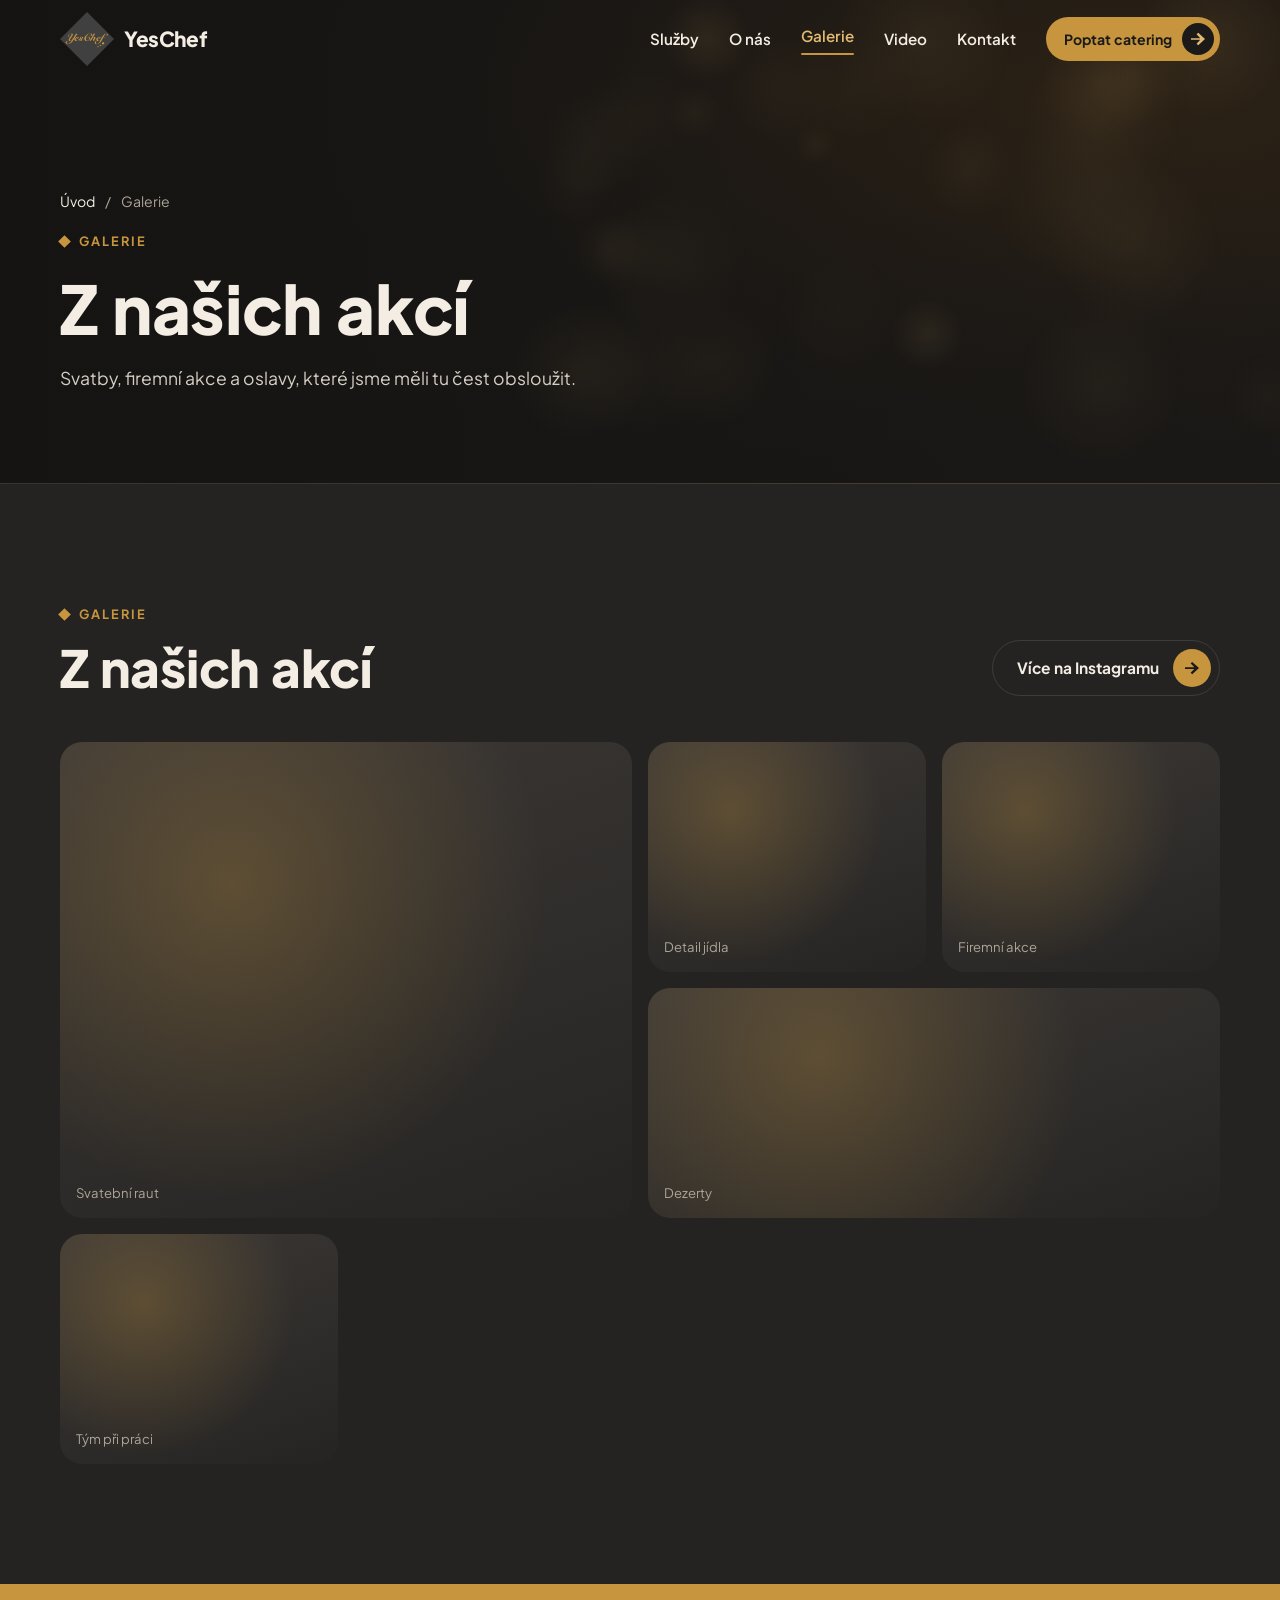
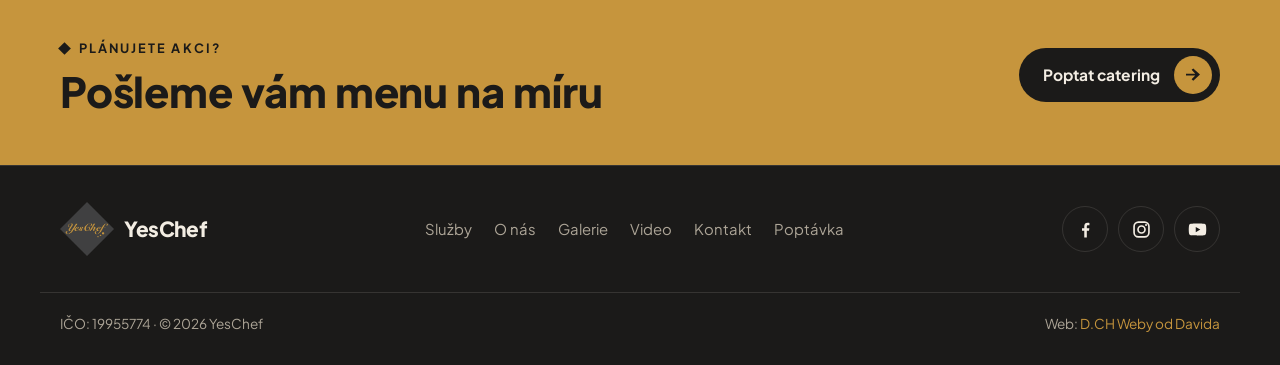
==== galerie.html @ bbd15ab7 "Add files via upload" ====
<!DOCTYPE html>
<html lang="cs">
<head>
<meta charset="UTF-8">
<meta name="viewport" content="width=device-width, initial-scale=1, viewport-fit=cover">
<title>Galerie – YesChef</title>
<meta name="description" content="Fotky z akcí cateringu YesChef.">
<link rel="icon" type="image/png" href="img/favicon.png">
<link rel="preconnect" href="https://fonts.googleapis.com">
<link rel="preconnect" href="https://fonts.gstatic.com" crossorigin>
<link rel="stylesheet" href="https://fonts.googleapis.com/css2?family=Plus+Jakarta+Sans:wght@400;500;600;700;800&family=Cormorant+Garamond:ital,wght@1,600&display=swap">
<link rel="stylesheet" href="style.css">
</head>
<body>
<header class="top" id="top">
  <div class="top-in">
    <a href="./" class="brand" aria-label="YesChef – úvod">
      <img src="img/logo.png" alt="YesChef logo" width="54" height="54">
      <span>YesChef</span>
    </a>
    <nav class="nav" id="nav">
      <a href="sluzby.html">Služby</a>
      <a href="o-nas.html">O&nbsp;nás</a>
      <a href="galerie.html" class="active" aria-current="page">Galerie</a>
      <a href="video.html">Video</a>
      <a href="kontakt.html">Kontakt</a>
      <a href="poptavka.html" class="pill pill-sm nav-cta">Poptat catering <i class="arrow"></i></a>
    </nav>
    <button class="burger" id="burger" aria-label="Otevřít menu" aria-expanded="false" aria-controls="nav">
      <span></span><span></span><span></span>
    </button>
  </div>
</header>

<main>

  <!-- ZÁHLAVÍ STRÁNKY -->
  <section class="page-hero">
    <canvas class="hero-glow" id="glow" aria-hidden="true"></canvas>
    <div class="hero-shade"></div>
    <div class="wrap page-hero-in">
      <nav class="crumbs" aria-label="Drobečková navigace"><a href="./">Úvod</a><span>/</span><span>Galerie</span></nav>
      <p class="kicker">Galerie</p>
      <h1>Z&nbsp;našich akcí</h1>
      <p class="page-lead">Svatby, firemní akce a&nbsp;oslavy, které jsme měli tu čest obsloužit.</p>
    </div>
  </section>
  <!-- GALERIE -->
  <section class="section section-dark" id="galerie">
    <div class="wrap">
      <div class="head-row">
        <div class="head">
          <p class="kicker">Galerie</p>
          <h2>Z&nbsp;našich akcí</h2>
        </div>
        <a href="https://www.instagram.com/yeschef_czech/" target="_blank" rel="noopener" class="pill pill-ghost">Více na Instagramu <i class="arrow"></i></a>
      </div>
      <div class="gallery">
        <div class="ph g1" style="--img:url('img/galerie-1.jpg')"><span>Svatební raut</span></div>
        <div class="ph g2" style="--img:url('img/galerie-2.jpg')"><span>Detail jídla</span></div>
        <div class="ph g3" style="--img:url('img/galerie-3.jpg')"><span>Firemní akce</span></div>
        <div class="ph g4" style="--img:url('img/galerie-4.jpg')"><span>Dezerty</span></div>
        <div class="ph g5" style="--img:url('img/galerie-5.jpg')"><span>Tým při práci</span></div>
      </div>
    </div>
  </section>

  <!-- VÝZVA K POPTÁVCE -->
  <section class="cta-strip">
    <div class="wrap cta-strip-in">
      <div>
        <p class="kicker">Plánujete akci?</p>
        <h2>Pošleme vám menu na míru</h2>
      </div>
      <a href="poptavka.html" class="pill">Poptat catering <i class="arrow"></i></a>
    </div>
  </section>

</main>

<footer class="foot">
  <div class="wrap foot-in">
    <a href="./" class="brand"><img src="img/logo.png" alt="YesChef" width="54" height="54"><span>YesChef</span></a>
    <nav class="foot-pages" aria-label="Stránky">
      <a href="sluzby.html">Služby</a>
      <a href="o-nas.html">O&nbsp;nás</a>
      <a href="galerie.html">Galerie</a>
      <a href="video.html">Video</a>
      <a href="kontakt.html">Kontakt</a>
      <a href="poptavka.html">Poptávka</a>
    </nav>
    <nav class="foot-links" aria-label="Sociální sítě">
      <a href="https://www.facebook.com/YesChef.Czech/" target="_blank" rel="noopener" class="social" aria-label="Facebook" title="Facebook"><svg viewBox="0 0 24 24" aria-hidden="true"><path fill="currentColor" d="M13.5 21v-7.5h2.5l.4-3h-2.9V8.7c0-.9.3-1.5 1.5-1.5h1.5V4.5c-.3 0-1.2-.1-2.2-.1-2.2 0-3.7 1.3-3.7 3.8v2.3H8v3h2.6V21h2.9z"/></svg></a>
      <a href="https://www.instagram.com/yeschef_czech/" target="_blank" rel="noopener" class="social" aria-label="Instagram" title="Instagram"><svg viewBox="0 0 24 24" aria-hidden="true"><rect x="3.5" y="3.5" width="17" height="17" rx="5" fill="none" stroke="currentColor" stroke-width="1.9"/><circle cx="12" cy="12" r="4" fill="none" stroke="currentColor" stroke-width="1.9"/><circle cx="17.2" cy="6.8" r="1.2" fill="currentColor"/></svg></a>
      <a href="https://www.youtube.com/@yeschefczech7193" target="_blank" rel="noopener" class="social" aria-label="YouTube" title="YouTube"><svg viewBox="0 0 24 24" aria-hidden="true"><path fill="currentColor" d="M21.6 7.2c-.2-.9-.9-1.6-1.8-1.8C18.2 5 12 5 12 5s-6.2 0-7.8.4c-.9.2-1.6.9-1.8 1.8C2 8.8 2 12 2 12s0 3.2.4 4.8c.2.9.9 1.6 1.8 1.8 1.6.4 7.8.4 7.8.4s6.2 0 7.8-.4c.9-.2 1.6-.9 1.8-1.8.4-1.6.4-4.8.4-4.8s0-3.2-.4-4.8zM10 15V9l5.2 3L10 15z"/></svg></a>
    </nav>
  </div>
  <div class="wrap foot-bottom">
    <p>IČO: 19955774 · © <span id="year">2026</span> YesChef</p>
    <p>Web: <a href="https://dchweby.cz" target="_blank" rel="noopener">D.CH Weby od Davida</a></p>
  </div>
</footer>

<script src="script.js"></script>
</body>
</html>
---- style.css ----
/* YesChef – prémiový catering. Barvy z loga: grafit a zlatá.
   Layout: hero přes celou šířku s fotkou, střídání tmavých pásů,
   zaoblená zlatá tlačítka se šipkou. Jeden tmavý vzhled. */
:root {
  --night: #1B1A19;      /* nejtmavší pozadí */
  --char: #242322;       /* sekce */
  --slate: #404041;      /* šedá z loga */
  --gold: #C6953D;       /* zlatá z loga */
  --gold-hi: #E2B970;
  --cream: #F3EDE3;      /* text */
  --muted: #ADA597;
  --line: rgba(243, 237, 227, .12);
  --font: "Plus Jakarta Sans", "Segoe UI", Roboto, Arial, sans-serif;
  --script: "Cormorant Garamond", Georgia, serif;
  --r: 22px;
  color-scheme: dark;
}

* { box-sizing: border-box; }
html { scroll-behavior: smooth; scroll-padding-top: 80px; }
body {
  margin: 0; background: var(--night); color: var(--cream);
  font-family: var(--font); font-size: 1rem; line-height: 1.65;
}
body::before {
  content: ""; position: fixed; inset: 0 0 auto;
  height: env(safe-area-inset-top, 0px); z-index: 60; background: var(--night);
}
img { max-width: 100%; display: block; }
a { color: inherit; }
h1, h2, h3 { margin: 0; line-height: 1.12; text-wrap: balance; font-weight: 800; letter-spacing: -.005em; }
h1 { font-size: clamp(2.6rem, 6.4vw, 5rem); }
h2 { font-size: clamp(2rem, 4.2vw, 3.2rem); }
h3 { font-size: 1.3rem; font-weight: 700; letter-spacing: -.01em; }
p { margin: 0; }

.wrap {
  max-width: 1200px; margin: 0 auto;
  padding-left: max(20px, env(safe-area-inset-left, 0px));
  padding-right: max(20px, env(safe-area-inset-right, 0px));
}
.script { font-family: var(--script); font-style: italic; font-weight: 600; color: var(--gold-hi); font-size: 1.15em; letter-spacing: 0; }
.kicker {
  display: inline-flex; align-items: center; gap: 10px;
  font-size: .8rem; font-weight: 700; letter-spacing: .16em; text-transform: uppercase; color: var(--gold);
}
.kicker::before { content: ""; width: 9px; height: 9px; background: var(--gold); transform: rotate(45deg); }

/* Tlačítka */
.pill {
  display: inline-flex; align-items: center; gap: 14px;
  padding: 8px 8px 8px 24px; border-radius: 999px; border: 0;
  background: var(--gold); color: var(--night);
  font: 700 .97rem/1 var(--font); text-decoration: none; cursor: pointer;
  transition: background .25s, transform .25s;
}
.pill .arrow {
  width: 38px; height: 38px; border-radius: 50%; background: var(--night);
  display: grid; place-items: center; flex: none; transition: transform .3s;
}
.pill .arrow::after {
  content: ""; width: 14px; height: 14px;
  background: var(--gold-hi);
  clip-path: polygon(0 44%, 66% 44%, 40% 16%, 52% 6%, 100% 50%, 52% 94%, 40% 84%, 66% 56%, 0 56%);
}
.pill:hover { background: var(--gold-hi); }
.pill:hover .arrow { transform: rotate(-45deg); }
.pill-sm { padding: 6px 6px 6px 18px; font-size: .88rem; gap: 10px; }
.pill-sm .arrow { width: 32px; height: 32px; }
.pill-ghost { background: transparent; color: var(--cream); border: 1px solid var(--line); }
.pill-ghost .arrow { background: var(--gold); }
.pill-ghost .arrow::after { background: var(--night); }
.pill-ghost:hover { background: rgba(243,237,227,.06); }
:focus-visible { outline: 2px solid var(--gold-hi); outline-offset: 3px; }

/* Hlavička */
.top {
  position: fixed; top: env(safe-area-inset-top, 0px); left: 0; right: 0; z-index: 50;
  border-bottom: 1px solid transparent;
  transition: background .3s, border-color .3s;
}
.top.scrolled { background: rgba(27, 26, 25, .9); backdrop-filter: blur(10px); border-color: var(--line); }
.top-in {
  max-width: 1200px; margin: 0 auto; padding-block: 12px;
  padding-left: max(20px, env(safe-area-inset-left, 0px));
  padding-right: max(20px, env(safe-area-inset-right, 0px));
  display: flex; align-items: center; justify-content: space-between; gap: 20px;
}
.brand { display: flex; align-items: center; gap: 10px; text-decoration: none; font-weight: 800; font-size: 1.3rem; letter-spacing: -.02em; }
.brand img { width: 54px; height: 54px; }
.nav { display: flex; align-items: center; gap: 30px; }
.nav a:not(.pill) { text-decoration: none; font-weight: 600; font-size: .95rem; transition: color .2s; }
.nav a:not(.pill):hover { color: var(--gold-hi); }
.burger { display: none; background: none; border: 0; padding: 8px; cursor: pointer; }
.burger span { display: block; width: 26px; height: 2px; background: var(--cream); margin: 6px 0; transition: transform .25s, opacity .25s; }

/* Hero */
.hero {
  position: relative; overflow: hidden; isolation: isolate;
  padding-block: clamp(130px, 18vh, 190px) 70px;
  background: radial-gradient(120% 90% at 85% 40%, #3a2a17 0%, #201c18 45%, var(--night) 75%);
}
.hero-glow { position: absolute; inset: 0; width: 100%; height: 100%; z-index: -3; }
.hero-photo {
  position: absolute; inset: 0; z-index: -2;
  background: url("img/hero.jpg") center / cover no-repeat;
}
.hero-shade {
  position: absolute; inset: 0; z-index: -1;
  background:
    linear-gradient(90deg, rgba(20,19,18,.94) 0%, rgba(20,19,18,.75) 42%, rgba(20,19,18,.15) 100%),
    linear-gradient(0deg, var(--night) 0%, transparent 30%);
}
.hero-grid { display: grid; grid-template-columns: 1.15fr .85fr; gap: 40px; align-items: center; }
.hero-in { display: grid; gap: 26px; justify-items: start; min-width: 0; }

/* Animovaná ilustrace v úvodu */
.hero-art { position: relative; width: 100%; max-width: 520px; justify-self: end; }
.art { width: 100%; height: auto; display: block; overflow: visible; }
.art-ring { transform-box: view-box; transform-origin: 250px 250px; animation: spin 40s linear infinite; }
.cloche { transform-box: fill-box; transform-origin: 100% 100%; animation: lift 6s ease-in-out infinite; }
.steam path { stroke-dasharray: 140; opacity: 0; animation: steam 6s ease-in-out infinite; }
.steam .s2 { animation-delay: .25s; }
.steam .s3 { animation-delay: .5s; }
.sparks path { transform-box: fill-box; transform-origin: center; animation: twinkle 3s ease-in-out infinite; }
.sparks .k2 { animation-delay: .8s; }
.sparks .k3 { animation-delay: 1.6s; }
.sparks .k4 { animation-delay: 2.2s; }
.art-logo {
  position: absolute; width: 22%; left: 4%; bottom: 6%;
  filter: drop-shadow(0 10px 24px rgba(0,0,0,.5));
  animation: float 5s ease-in-out infinite;
}
@keyframes spin { to { transform: rotate(360deg); } }
@keyframes lift {
  0%, 12%   { transform: translate(0, 0) rotate(0); }
  28%, 70%  { transform: translate(18px, -96px) rotate(14deg); }
  86%, 100% { transform: translate(0, 0) rotate(0); }
}
@keyframes steam {
  0%, 22%  { opacity: 0; transform: translateY(14px); stroke-dashoffset: 140; }
  40%      { opacity: .75; stroke-dashoffset: 0; }
  68%      { opacity: .5; transform: translateY(-34px); stroke-dashoffset: 0; }
  80%, 100%{ opacity: 0; transform: translateY(-50px); stroke-dashoffset: 0; }
}
@keyframes twinkle { 0%, 100% { transform: scale(.5); opacity: .3; } 50% { transform: scale(1.15); opacity: 1; } }
@keyframes float { 0%, 100% { transform: translateY(0); } 50% { transform: translateY(-10px); } }
.hero-in h1 { max-width: 13em; }
.tag {
  display: inline-flex; align-items: center; gap: 8px;
  padding: 7px 14px 7px 8px; border-radius: 999px;
  background: rgba(243,237,227,.08); border: 1px solid var(--line);
  font-size: .82rem; font-weight: 600;
}
.tag img { width: 18px; height: 18px; }
.hero-lead { font-size: 1.12rem; color: #D6CFC3; max-width: 34em; }
.hero-actions { display: flex; flex-wrap: wrap; align-items: center; gap: 28px; margin-top: 8px; }
.link-play { display: inline-flex; align-items: center; gap: 12px; font-weight: 600; text-decoration: none; }
.link-play .play {
  width: 46px; height: 46px; border-radius: 50%; border: 1px solid rgba(243,237,227,.35);
  display: grid; place-items: center; transition: border-color .2s;
}
.link-play .play::after { content: ""; width: 12px; height: 12px; background: var(--cream); clip-path: polygon(15% 0, 100% 50%, 15% 100%); margin-left: 3px; }
.link-play:hover .play { border-color: var(--gold); }

.stats {
  list-style: none; margin: 46px 0 0; padding: 30px 0 0;
  border-top: 1px solid var(--line);
  display: grid; grid-template-columns: repeat(3, auto); justify-content: start;
  width: 100%;
}
.stats li { display: flex; align-items: center; gap: 12px; padding-right: 26px; min-width: 0; }
.stats strong { white-space: nowrap; }
.stats li + li { padding-left: 26px; border-left: 1px solid var(--line); }
.stats svg { width: 34px; height: 34px; fill: none; stroke: var(--gold); stroke-width: 1.6; stroke-linecap: round; stroke-linejoin: round; flex: none; }
.stats strong { display: block; font-size: 1.2rem; font-weight: 800; line-height: 1.2; }
.stats span { font-size: .85rem; color: var(--muted); }

/* Místa pro fotky: když fotka chybí, je vidět popisek */
.ph, .card-img, .cta-photo {
  position: relative; overflow: hidden;
  background:
    radial-gradient(circle at 30% 30%, rgba(198,149,61,.28), transparent 60%),
    linear-gradient(160deg, #3b3836, #262422);
}
.ph::after, .card-img::after, .cta-photo::after {
  content: ""; position: absolute; inset: 0;
  background: var(--img, none) center / cover no-repeat;
  transition: transform .6s ease;
}
.ph span {
  position: absolute; inset: auto 16px 14px 16px;
  font-size: .82rem; color: var(--muted);
}

/* Sekce */
.section { padding-block: clamp(70px, 10vw, 120px); background: var(--night); }
.section-dark { background: var(--char); }
.head { display: grid; gap: 14px; justify-items: start; max-width: 620px; }
.head-center { justify-items: center; text-align: center; margin: 0 auto 44px; }
.head-row { display: flex; flex-wrap: wrap; align-items: end; justify-content: space-between; gap: 24px; margin-bottom: 46px; }
.head-note { color: var(--muted); max-width: 26em; }

/* Karty služeb */
.cards { display: grid; grid-template-columns: repeat(4, 1fr); gap: 20px; }
.card {
  text-decoration: none; border-radius: var(--r); overflow: hidden;
  background: var(--char); border: 1px solid var(--line);
  display: flex; flex-direction: column;
  transition: transform .35s, border-color .35s;
}
.card-img { aspect-ratio: 4 / 3.4; }
.card-body { padding: 22px 22px 24px; display: grid; gap: 8px; }
.card-body p { color: var(--muted); font-size: .93rem; }
.card-more { display: inline-flex; align-items: center; gap: 10px; margin-top: 8px; font-weight: 700; font-size: .9rem; color: var(--gold-hi); }
.card-more .arrow { width: 28px; height: 28px; border-radius: 50%; background: var(--gold); display: grid; place-items: center; transition: transform .3s; }
.card-more .arrow::after { content: ""; width: 11px; height: 11px; background: var(--night); clip-path: polygon(0 44%, 66% 44%, 40% 16%, 52% 6%, 100% 50%, 52% 94%, 40% 84%, 66% 56%, 0 56%); }
.card:hover { transform: translateY(-6px); border-color: rgba(198,149,61,.5); }
.card:hover .card-img::after { transform: scale(1.06); }
.card:hover .card-more .arrow { transform: rotate(-45deg); }

/* Menu */
.tabs { display: flex; flex-wrap: wrap; justify-content: center; gap: 8px; margin-bottom: 36px; }
.tab {
  padding: 12px 22px; border-radius: 999px; cursor: pointer;
  background: transparent; color: var(--cream); border: 1px solid var(--line);
  font: 600 .93rem/1 var(--font); transition: background .2s, color .2s, border-color .2s;
}
.tab:hover { border-color: var(--gold); }
.tab.active { background: var(--gold); color: var(--night); border-color: var(--gold); }
.menu-panel { max-width: 860px; margin: 0 auto; display: grid; }
.dish {
  display: grid; grid-template-columns: 120px auto 1fr auto; align-items: baseline; gap: 16px;
  padding-block: 20px; border-bottom: 1px solid var(--line);
}
.dish-course { font-size: .75rem; font-weight: 700; letter-spacing: .14em; text-transform: uppercase; color: var(--gold); }
.dish-name { font-size: 1.15rem; font-weight: 600; min-width: 0; }
.dish-dots { border-bottom: 2px dotted rgba(243,237,227,.18); transform: translateY(-5px); }
.dish-qty { color: var(--gold-hi); font-weight: 700; font-variant-numeric: tabular-nums; white-space: nowrap; }
.menu-note { text-align: center; color: var(--muted); font-size: .9rem; margin-top: 28px; }

/* O nás */
.about { display: grid; grid-template-columns: 1fr 1fr; gap: 70px; align-items: center; }
.about-media { position: relative; padding: 0 60px 60px 0; }
.ph-tall { aspect-ratio: 4 / 4.6; border-radius: var(--r); }
.ph-small {
  position: absolute; right: 0; bottom: 0; width: 46%; aspect-ratio: 1;
  border-radius: var(--r); border: 6px solid var(--night);
}
.about-badge {
  position: absolute; left: -18px; top: 30px;
  background: var(--gold); color: var(--night); border-radius: 18px;
  padding: 14px 20px; display: grid; line-height: 1; box-shadow: 0 16px 40px rgba(0,0,0,.4);
}
.about-badge strong { font-size: 1rem; font-weight: 800; }
.about-badge em { font-family: var(--script); font-size: 2.1rem; font-weight: 600; }
.about-text { display: grid; gap: 20px; justify-items: start; min-width: 0; }
.about-text > p:not(.kicker) { color: var(--muted); font-size: 1.05rem; }
.checks { list-style: none; padding: 0; margin: 4px 0 10px; display: grid; grid-template-columns: 1fr 1fr; gap: 14px 22px; }
.checks li { position: relative; padding-left: 30px; font-weight: 600; font-size: .95rem; }
.checks li::before {
  content: ""; position: absolute; left: 0; top: 3px; width: 20px; height: 20px; border-radius: 50%;
  background: var(--gold);
  -webkit-mask: radial-gradient(circle, #000 99%, transparent 100%);
}
.checks li::after {
  content: ""; position: absolute; left: 7px; top: 7px; width: 5px; height: 9px;
  border: solid var(--night); border-width: 0 2px 2px 0; transform: rotate(45deg);
}

/* Galerie */
.gallery { display: grid; grid-template-columns: repeat(4, 1fr); grid-auto-rows: 230px; gap: 16px; }
.gallery .ph { border-radius: var(--r); }
.gallery .ph:hover::after { transform: scale(1.05); }
.g1 { grid-column: span 2; grid-row: span 2; }
.g4 { grid-column: span 2; }

/* Kroky */
.steps { list-style: none; padding: 0; margin: 0; display: grid; grid-template-columns: repeat(4, 1fr); gap: 20px; counter-reset: s; }
.steps li {
  background: var(--char); border-radius: var(--r); padding: 30px 26px;
  display: grid; gap: 10px; align-content: start; border: 1px solid var(--line);
}
.step-n { font-size: 2.6rem; font-weight: 800; color: transparent; -webkit-text-stroke: 1.5px var(--gold); line-height: 1; margin-bottom: 8px; }
.steps p { color: var(--muted); font-size: .95rem; }

/* Poptávka */
.cta-band { position: relative; isolation: isolate; padding-block: clamp(70px, 10vw, 120px); overflow: hidden; background: var(--night); }
.cta-photo { position: absolute; inset: 0; z-index: -2; background: radial-gradient(80% 80% at 10% 20%, #3a2a17, var(--night) 70%); }
.cta-band::after { content: ""; position: absolute; inset: 0; z-index: -1; background: rgba(20,19,18,.78); }
.cta-in { display: grid; grid-template-columns: 1fr 1.25fr; gap: 60px; align-items: start; }
.cta-text { display: grid; gap: 18px; justify-items: start; min-width: 0; }
.cta-text > p:not(.kicker) { color: #D6CFC3; font-size: 1.05rem; }
.contact { list-style: none; padding: 0; margin: 10px 0 0; display: grid; gap: 14px; }
.contact span { display: block; font-size: .76rem; letter-spacing: .14em; text-transform: uppercase; color: var(--muted); }
.contact strong { font-size: 1.1rem; user-select: all; }
.form {
  background: rgba(36,35,34,.88); backdrop-filter: blur(6px);
  border: 1px solid var(--line); border-radius: var(--r); padding: 32px;
  display: grid; grid-template-columns: 1fr 1fr; gap: 16px;
}
.field { display: grid; gap: 6px; min-width: 0; }
.field-full { grid-column: 1 / -1; }
.field label { font-size: .84rem; font-weight: 600; color: var(--muted); }
.field input, .field select, .field textarea {
  width: 100%; padding: 13px 16px; border-radius: 14px;
  background: var(--night); color: var(--cream); border: 1px solid var(--line);
  font: 500 .97rem/1.4 var(--font); transition: border-color .2s;
}
.field input::placeholder, .field textarea::placeholder { color: #6f6a62; }
.field input:focus, .field select:focus, .field textarea:focus { border-color: var(--gold); outline: none; }
.field.error input, .field.error select { border-color: #E07A5F; }
.form-foot { display: flex; flex-wrap: wrap; align-items: center; gap: 18px; margin-top: 4px; }
.form-msg { font-size: .92rem; color: var(--gold-hi); }

/* Patička */
.foot { background: var(--night); border-top: 1px solid var(--line); }
.foot-in { display: flex; flex-wrap: wrap; align-items: center; justify-content: space-between; gap: 24px; padding-block: 36px; }
.foot-links { display: flex; flex-wrap: wrap; gap: 28px; }
.foot-links a { text-decoration: none; font-weight: 600; transition: color .2s; }
.foot-links a:hover { color: var(--gold-hi); }
.foot-bottom { display: flex; flex-wrap: wrap; justify-content: space-between; gap: 12px; padding-block: 20px 30px; border-top: 1px solid var(--line); font-size: .85rem; color: var(--muted); }
.foot-bottom a { color: var(--gold); text-decoration: none; }

/* Jemné vyjetí při scrollování (obsah je vidět i bez animace) */
.reveal { transform: translateY(26px); transition: transform .8s cubic-bezier(.2,.7,.2,1); }
.reveal.in { transform: none; }

/* Tablet */
@media (max-width: 1000px) {
  .hero-grid { grid-template-columns: 1fr; }
  .hero-art { max-width: 380px; justify-self: center; order: -1; margin-bottom: -10px; }
  .cards { grid-template-columns: 1fr 1fr; }
  .about, .cta-in { grid-template-columns: 1fr; gap: 50px; }
  .about-media { max-width: 560px; }
  .steps { grid-template-columns: 1fr 1fr; }
  .burger { display: block; }
  .nav {
    position: absolute; top: 100%; left: 0; right: 0;
    flex-direction: column; align-items: stretch; gap: 0;
    background: var(--night); border-bottom: 1px solid var(--line);
    padding: 6px max(20px, env(safe-area-inset-right, 0px)) 22px max(20px, env(safe-area-inset-left, 0px));
    display: none;
  }
  .nav.open { display: flex; }
  .top.menu-open { background: var(--night); }
  .nav a:not(.pill) { padding: 15px 0; border-bottom: 1px solid var(--line); font-size: 1.05rem; }
  .nav-cta { margin-top: 18px; align-self: flex-start; }
}

/* Údaje pod nadpisem: menší notebook */
@media (min-width: 1001px) and (max-width: 1180px) {
  .stats li { padding-right: 14px; gap: 10px; }
  .stats li + li { padding-left: 14px; }
  .stats svg { width: 28px; height: 28px; }
  .stats strong { font-size: 1.05rem; }
}

/* Údaje pod nadpisem: na užší obrazovce pod sebou */
@media (max-width: 760px) {
  .stats { grid-template-columns: 1fr; gap: 18px; }
  .stats li, .stats li + li { padding: 0; border: 0; }
}

/* Mobil */
@media (max-width: 640px) {
  .hero { padding-block: 120px 50px; }
  .hero-shade { background: linear-gradient(180deg, rgba(20,19,18,.7) 0%, rgba(20,19,18,.85) 60%, var(--night) 100%); }

  .cards { grid-template-columns: 1fr; }
  .dish { grid-template-columns: 1fr auto; gap: 4px 12px; }
  .dish-course { grid-column: 1 / -1; }
  .dish-dots { display: none; }
  .about-media { padding: 0 30px 40px 0; }
  .about-badge { left: -6px; }
  .checks { grid-template-columns: 1fr; }
  .gallery { grid-template-columns: 1fr 1fr; grid-auto-rows: 160px; }
  .g1, .g4 { grid-column: span 2; grid-row: span 1; }
  .steps { grid-template-columns: 1fr; }
  .form { grid-template-columns: 1fr; padding: 22px; }
}

@media (prefers-reduced-motion: reduce) {
  html { scroll-behavior: auto; }
  .reveal { transform: none; transition: none; }
  .pill, .pill .arrow, .card, .ph::after, .card-img::after { transition: none; }
}

/* ===== Podstránky ===== */

/* Aktivní položka v menu */
.nav a.active:not(.pill) { color: var(--gold-hi); }
.nav a.active:not(.pill)::after { content: ""; display: block; height: 2px; margin-top: 4px; background: var(--gold); border-radius: 2px; }
.nav-cta.active { background: var(--gold-hi); }

/* Záhlaví podstránky */
.page-hero {
  position: relative; overflow: hidden; isolation: isolate;
  padding-block: clamp(140px, 18vw, 190px) clamp(60px, 8vw, 90px);
  background: radial-gradient(110% 120% at 85% 20%, #3a2a17 0%, #201c18 45%, var(--night) 75%);
  border-bottom: 1px solid var(--line);
}
.page-hero .hero-shade { background: linear-gradient(90deg, rgba(20,19,18,.85) 0%, rgba(20,19,18,.3) 100%); }
.page-hero-in { display: grid; gap: 18px; justify-items: start; }
.page-hero h1 { font-size: clamp(2.3rem, 5.6vw, 4.2rem); max-width: 14em; }
.page-lead { font-size: 1.1rem; color: #D6CFC3; max-width: 36em; }
.crumbs { display: flex; flex-wrap: wrap; gap: 10px; font-size: .88rem; color: var(--muted); }
.crumbs a { text-decoration: none; color: var(--cream); }
.crumbs a:hover { color: var(--gold-hi); }

/* Výzva k poptávce */
.cta-strip { background: var(--gold); color: var(--night); }
.cta-strip-in { display: flex; flex-wrap: wrap; align-items: center; justify-content: space-between; gap: 24px; padding-block: 50px; }
.cta-strip .kicker { color: var(--night); }
.cta-strip .kicker::before { background: var(--night); }
.cta-strip h2 { margin-top: 8px; font-size: clamp(1.7rem, 3.4vw, 2.6rem); }
.cta-strip .pill { background: var(--night); color: var(--cream); }
.cta-strip .pill .arrow { background: var(--gold); }
.cta-strip .pill .arrow::after { background: var(--night); }
.cta-strip .pill:hover { background: #000; }

/* Poptávka jako samostatná stránka */
.cta-page { padding-block: clamp(60px, 8vw, 100px); }
.small-note { color: var(--muted); font-size: .95rem; }
.small-note a { color: var(--gold-hi); }

/* Kontakt */
.contact-grid { display: grid; grid-template-columns: repeat(3, 1fr); gap: 20px; }
.contact-card {
  display: grid; gap: 8px; align-content: start; min-width: 0;
  padding: 28px 26px; border-radius: var(--r);
  background: var(--char); border: 1px solid var(--line);
  text-decoration: none; transition: border-color .3s, transform .3s;
}
a.contact-card:hover { border-color: rgba(198,149,61,.55); transform: translateY(-4px); }
.contact-label { font-size: .76rem; font-weight: 700; letter-spacing: .14em; text-transform: uppercase; color: var(--gold); }
.contact-value { font-size: 1.3rem; font-weight: 800; letter-spacing: -.01em; overflow-wrap: anywhere; user-select: all; }
.contact-card p { color: var(--muted); font-size: .93rem; }

/* Patička: odkazy na stránky */
.foot-pages { display: flex; flex-wrap: wrap; gap: 8px 22px; }
.foot-pages a { text-decoration: none; color: var(--muted); font-size: .93rem; }
.foot-pages a:hover { color: var(--gold-hi); }

@media (max-width: 1000px) {
  .contact-grid { grid-template-columns: 1fr 1fr; }
  .nav a.active:not(.pill)::after { display: none; }
}
@media (max-width: 640px) {
  .page-hero { padding-block: 120px 50px; }
  .contact-grid { grid-template-columns: 1fr; }
  .cta-strip-in { padding-block: 40px; }
}

/* ===== Úvod: Vítejte (informace z původního webu) ===== */
.welcome { display: grid; grid-template-columns: 1.05fr 1fr; gap: 60px; align-items: center; }
.welcome-text { display: grid; gap: 18px; justify-items: start; min-width: 0; }
.welcome-text > p:not(.kicker):not(.welcome-slogan) { color: var(--muted); font-size: 1.03rem; max-width: 38em; }
.welcome-slogan { font-family: var(--script); font-style: italic; font-weight: 600; font-size: clamp(1.9rem, 3.4vw, 2.5rem); line-height: 1.1; color: var(--gold-hi); }
.socials { display: flex; flex-wrap: wrap; gap: 10px; margin-top: 6px; }
.social {
  padding: 10px 18px; border-radius: 999px; border: 1px solid var(--line);
  text-decoration: none; font-weight: 600; font-size: .9rem; transition: border-color .2s, color .2s;
}
.social:hover { border-color: var(--gold); color: var(--gold-hi); }
.welcome-cards { display: grid; grid-template-columns: 1fr 1fr; gap: 16px; }
.wcard {
  display: grid; gap: 8px; align-content: start; min-width: 0;
  padding: 26px 22px; border-radius: var(--r);
  background: var(--night); border: 1px solid var(--line); text-decoration: none;
}
.wcard svg { width: 34px; height: 34px; fill: none; stroke: var(--gold); stroke-width: 1.6; stroke-linecap: round; stroke-linejoin: round; margin-bottom: 6px; }
.wcard h3 { font-size: 1.15rem; }
.wcard p { color: var(--muted); font-size: .92rem; }
.wcard-gold { background: var(--gold); border-color: var(--gold); color: var(--night); transition: background .25s, transform .3s; }
.wcard-gold p { color: rgba(27,26,25,.75); }
.wcard-gold .card-more { color: var(--night); }
.wcard-gold .card-more .arrow { background: var(--night); }
.wcard-gold .card-more .arrow::after { background: var(--gold-hi); }
.wcard-gold:hover { background: var(--gold-hi); transform: translateY(-4px); }
.wcard-gold:hover .card-more .arrow { transform: rotate(-45deg); }

@media (max-width: 1000px) {
  .welcome { grid-template-columns: 1fr; gap: 40px; }
}
@media (max-width: 520px) {
  .welcome-cards { grid-template-columns: 1fr; }
}

/* Ikony sociálních sítí */
.social {
  width: 46px; height: 46px; padding: 0; display: grid; place-items: center;
  border-radius: 50%; color: var(--cream);
}
.social svg { width: 21px; height: 21px; display: block; }
.social:hover { background: var(--gold); border-color: var(--gold); color: var(--night); }
.foot-links { gap: 10px; }
.foot-links .social { border: 1px solid var(--line); }

/* Čárka v hlavním nadpisu blíž ke slovu (písmo ji má moc odsazenou) */
.hero h1 .comma { margin-left: -.14em; }

/* Větší mezery mezi slovy v nadpisech (tučné písmo je má moc malé) */
h1, h2 { word-spacing: .04em; }
.hero h1 { word-spacing: .07em; }

/* ===== Úvod: YESCHEF – co znamená každé písmeno ===== */
.acro { background: var(--night); border-top: 1px solid var(--line); }
.ac-list {
  list-style: none; margin: 0; padding: 0;
  display: grid; grid-template-columns: repeat(7, 1fr);
  border: 1px solid var(--line); border-radius: var(--r); overflow: hidden;
}
.ac-item {
  position: relative; display: grid; gap: 8px; align-content: start;
  padding: 30px 18px 34px; min-width: 0; isolation: isolate;
  transition: background .4s;
}
.ac-item + .ac-item { border-left: 1px solid var(--line); }
.ac-item::before {
  content: ""; position: absolute; inset: auto 0 0; height: 0; z-index: -1;
  background: linear-gradient(0deg, rgba(198,149,61,.22), transparent);
  transition: height .45s ease;
}
.ac-letter {
  font-size: clamp(3.4rem, 6.4vw, 5.6rem); font-weight: 800; line-height: 1;
  color: transparent; -webkit-text-stroke: 1.6px var(--gold);
  margin-bottom: 10px;
  transition: color .4s, transform .4s;
  animation: acGlow 9.8s ease-in-out infinite;
  animation-delay: calc(var(--i) * 1.4s);
}
.ac-word { font-size: .78rem; font-weight: 700; letter-spacing: .16em; text-transform: uppercase; color: var(--gold-hi); }
.ac-text { font-size: .93rem; color: var(--muted); line-height: 1.5; }
.ac-item:hover::before { height: 100%; }
.ac-item:hover .ac-letter { color: var(--gold); transform: translateY(-4px); animation-play-state: paused; }
.ac-item:hover .ac-text { color: var(--cream); }
@keyframes acGlow {
  0%, 6%, 100% { color: transparent; }
  3% { color: var(--gold); }
}
.ac-claim {
  margin-top: 40px; text-align: center;
  display: flex; flex-wrap: wrap; justify-content: center; align-items: baseline; gap: 6px 16px;
}
.ac-claim strong { font-size: 1.05rem; font-weight: 800; letter-spacing: .3em; color: var(--gold); }
.ac-claim span { font-family: var(--script); font-style: italic; font-weight: 600; font-size: clamp(1.6rem, 3.2vw, 2.3rem); color: var(--cream); }

@media (max-width: 1000px) {
  .ac-list { grid-template-columns: repeat(4, 1fr); }
  .ac-item:nth-child(5) { border-left: 0; }
  .ac-item:nth-child(n+5) { border-top: 1px solid var(--line); }
}
@media (max-width: 640px) {
  .ac-list { grid-template-columns: 1fr; }
  .ac-item {
    grid-template-columns: 64px 1fr; column-gap: 16px; row-gap: 2px;
    padding: 18px 20px; align-items: center;
  }
  .ac-item + .ac-item { border-left: 0; border-top: 1px solid var(--line); }
  .ac-letter { grid-row: span 2; font-size: 3rem; margin: 0; text-align: center; }
}

/* ===== Poptávka: informace o počtu osob a alergeny ===== */
.info-box {
  display: flex; gap: 16px; align-items: flex-start; margin-top: 8px;
  padding: 20px 22px; border-radius: var(--r);
  background: rgba(198,149,61,.12); border: 1px solid rgba(198,149,61,.45);
  max-width: 30em;
}
.info-box svg { width: 34px; height: 34px; flex: none; fill: none; stroke: var(--gold); stroke-width: 1.7; stroke-linecap: round; stroke-linejoin: round; }
.info-box strong { display: block; font-size: 1.15rem; font-weight: 800; color: var(--gold-hi); margin-bottom: 4px; }
.info-box p { color: #D6CFC3; font-size: .95rem; }

.allergens { border: 0; padding: 0; margin: 4px 0 0; min-width: 0; }
.allergens legend { padding: 0; font-size: .84rem; font-weight: 600; color: var(--muted); margin-bottom: 6px; }
.allergen-note { font-size: .9rem; color: #D6CFC3; margin-bottom: 12px; }
.chips { display: flex; flex-wrap: wrap; gap: 8px; }
.chip { position: relative; cursor: pointer; }
.chip input { position: absolute; opacity: 0; width: 1px; height: 1px; }
.chip span {
  display: inline-flex; align-items: center; gap: 8px;
  padding: 7px 13px 7px 7px; border-radius: 999px;
  background: var(--night); border: 1px solid var(--line);
  font-size: .86rem; font-weight: 500; transition: background .2s, border-color .2s, color .2s;
}
.chip b {
  width: 24px; height: 24px; border-radius: 50%; display: grid; place-items: center;
  background: rgba(198,149,61,.18); color: var(--gold-hi); font-size: .75rem; font-weight: 800;
  font-variant-numeric: tabular-nums;
}
.chip:hover span { border-color: var(--gold); }
.chip input:checked + span { background: var(--gold); border-color: var(--gold); color: var(--night); font-weight: 700; }
.chip input:checked + span b { background: var(--night); color: var(--gold-hi); }
.chip input:focus-visible + span { outline: 2px solid var(--gold-hi); outline-offset: 2px; }

/* Podnadpis psacím písmem (stránka Poptávka) */
.page-lead-script { font-family: var(--script); font-style: italic; font-weight: 600; font-size: clamp(1.8rem, 3.6vw, 2.6rem); line-height: 1.15; color: var(--gold-hi); }

/* ===== O nás: partneři a členství ===== */
.partners { display: grid; grid-template-columns: repeat(3, 1fr); gap: 20px; }
.pgroup { display: grid; gap: 12px; align-content: start; min-width: 0; }
.pgroup-head { padding: 0 4px 6px; border-bottom: 1px solid var(--line); margin-bottom: 4px; }
.pgroup-head h3 { font-size: 1.2rem; color: var(--gold-hi); }
.pgroup-head p { color: var(--muted); font-size: .9rem; margin-top: 4px; }
.pcard {
  display: grid; gap: 4px; padding: 20px 22px; border-radius: var(--r);
  background: var(--char); border: 1px solid var(--line); text-decoration: none; min-width: 0;
  transition: border-color .3s, transform .3s;
}
.pcard-name { font-weight: 800; font-size: 1.08rem; }
.pcard-desc { color: var(--muted); font-size: .9rem; }
.pcard-link { display: inline-flex; align-items: center; gap: 10px; margin-top: 8px; font-size: .85rem; font-weight: 700; color: var(--gold); overflow-wrap: anywhere; }
.pcard-link .arrow { width: 24px; height: 24px; border-radius: 50%; background: var(--gold); display: grid; place-items: center; flex: none; transition: transform .3s; }
.pcard-link .arrow::after { content: ""; width: 10px; height: 10px; background: var(--night); clip-path: polygon(0 44%, 66% 44%, 40% 16%, 52% 6%, 100% 50%, 52% 94%, 40% 84%, 66% 56%, 0 56%); }
.pcard:hover { border-color: rgba(198,149,61,.55); transform: translateY(-4px); }
.pcard:hover .pcard-link .arrow { transform: rotate(-45deg); }
.pgroup-member .pcard { background: linear-gradient(160deg, rgba(198,149,61,.16), var(--char) 70%); border-color: rgba(198,149,61,.4); }

@media (max-width: 1000px) { .partners { grid-template-columns: 1fr 1fr; } }
@media (max-width: 640px) { .partners { grid-template-columns: 1fr; } }

/* Loga partnerů */
.pcard-logo {
  display: grid; place-items: center; height: 96px; margin-bottom: 12px;
  border-radius: 14px; background: #F6F1E8; padding: 12px;
}
.pcard-logo img { max-height: 72px; max-width: 100%; width: auto; object-fit: contain; }
.pcard-logo-dark { background: var(--night); border: 1px solid var(--line); }
.pcard-logo-dark img { max-height: 64px; }
.pcard-logo img[src$="sumup.svg"] { height: 44px; }
.pcard-logo img[src$="cvak.png"] { height: 56px; }

/* Partneři: skupiny pod sebou, kartičky v rovných řadách se stejnou výškou */
.partners { grid-template-columns: 1fr; gap: 48px; }
.pgroup { grid-template-columns: repeat(3, 1fr); gap: 18px; align-items: stretch; }
.pgroup-head { grid-column: 1 / -1; display: flex; flex-wrap: wrap; align-items: baseline; gap: 6px 16px; }
.pgroup-head p { margin-top: 0; }
.pcard { display: flex; flex-direction: column; height: 100%; }
.pcard-link { margin-top: auto; padding-top: 10px; }
@media (max-width: 1000px) {
  .partners { grid-template-columns: 1fr; }
  .pgroup { grid-template-columns: repeat(2, 1fr); }
}
@media (max-width: 640px) {
  .pgroup { grid-template-columns: 1fr; }
}
@media (max-width: 1000px) { .pgroup { grid-template-columns: repeat(3, 1fr); } .pcard { padding: 18px; } }
@media (max-width: 760px)  { .pgroup { grid-template-columns: repeat(2, 1fr); } }
@media (max-width: 560px)  { .pgroup { grid-template-columns: 1fr; } }

/* ===== O nás: vzdělání a zkušenosti ===== */
.creds { display: grid; grid-template-columns: repeat(4, 1fr); gap: 18px; }
.cred {
  display: grid; gap: 10px; align-content: start; min-width: 0;
  padding: 26px 22px; border-radius: var(--r);
  background: var(--char); border: 1px solid var(--line);
  position: relative; overflow: hidden;
}
.cred::before { content: ""; position: absolute; left: 22px; right: 22px; top: 0; height: 2px; background: var(--gold); opacity: .7; }
.cred-tag { font-size: .74rem; font-weight: 700; letter-spacing: .14em; text-transform: uppercase; color: var(--gold); }
.cred h3 { font-size: 1.15rem; }
.cred p { color: var(--muted); font-size: .92rem; }
.cred-main { background: linear-gradient(160deg, rgba(198,149,61,.18), var(--char) 70%); border-color: rgba(198,149,61,.4); }
@media (max-width: 1000px) { .creds { grid-template-columns: repeat(2, 1fr); } }
@media (max-width: 560px) { .creds { grid-template-columns: 1fr; } }

/* ===== Video ===== */
.video-wrap { display: grid; gap: 26px; justify-items: center; }
.video {
  position: relative; width: 100%; max-width: 960px; aspect-ratio: 16 / 9;
  border-radius: var(--r); overflow: hidden; border: 1px solid var(--line);
  background:
    linear-gradient(0deg, rgba(20,19,18,.55), rgba(20,19,18,.15)),
    var(--thumb, none) center / cover no-repeat,
    radial-gradient(circle at 30% 30%, rgba(198,149,61,.3), transparent 60%),
    linear-gradient(160deg, #3b3836, #262422);
}
.video iframe { position: absolute; inset: 0; width: 100%; height: 100%; border: 0; }
.video-play { position: absolute; inset: 0; width: 100%; height: 100%; background: none; border: 0; cursor: pointer; display: grid; place-items: center; }
.video-btn {
  width: 88px; height: 88px; border-radius: 50%; background: var(--gold);
  display: grid; place-items: center; box-shadow: 0 14px 40px rgba(0,0,0,.45);
  transition: transform .3s, background .3s;
}
.video-btn::after { content: ""; width: 26px; height: 30px; background: var(--night); clip-path: polygon(10% 0, 100% 50%, 10% 100%); margin-left: 6px; }
.video-play:hover .video-btn { transform: scale(1.08); background: var(--gold-hi); }
.video-info { display: flex; flex-wrap: wrap; justify-content: center; gap: 14px; }
@media (max-width: 640px) { .video-btn { width: 66px; height: 66px; } .video-btn::after { width: 20px; height: 23px; } }

/* Obrázek v kartičkách Vzdělání a zkušenosti: zlatá ikona, a až bude fotka, překryje ji */
.cred { padding-top: 0; }
.cred::before { display: none; }
.cred-media {
  position: relative; margin: 0 -22px 8px; aspect-ratio: 16 / 10; overflow: hidden;
  display: grid; place-items: center;
  background:
    radial-gradient(circle at 50% 45%, rgba(198,149,61,.32), transparent 62%),
    linear-gradient(160deg, #35322f, #221f1d);
  border-bottom: 1px solid var(--line);
}
.cred-media svg {
  width: 38%; max-width: 110px; height: auto; fill: none;
  stroke: var(--gold-hi); stroke-width: 2; stroke-linecap: round; stroke-linejoin: round;
  filter: drop-shadow(0 6px 18px rgba(0,0,0,.4));
  transition: transform .5s ease;
}
.cred-media::after { content: ""; position: absolute; inset: 0; background: var(--img, none) center / cover no-repeat; }
.cred:hover .cred-media svg { transform: scale(1.08) rotate(-3deg); }

/* ===== O nás: ocenění ===== */
.award {
  display: flex; align-items: center; gap: 26px; margin-bottom: 22px;
  padding: 26px 30px; border-radius: var(--r);
  background: linear-gradient(120deg, rgba(198,149,61,.28), rgba(198,149,61,.06) 60%, var(--char));
  border: 1px solid rgba(198,149,61,.55);
}
.award-medal {
  flex: none; width: 92px; height: 92px; border-radius: 50%;
  display: grid; place-items: center; background: var(--gold);
  box-shadow: 0 12px 30px rgba(0,0,0,.35);
}
.award-medal svg { width: 60px; height: 60px; fill: none; stroke: var(--night); stroke-width: 2.6; stroke-linecap: round; stroke-linejoin: round; }
.award-text { display: grid; gap: 8px; min-width: 0; }
.award-text h3 { font-size: clamp(1.25rem, 2.4vw, 1.6rem); }
.award-text p { color: #D6CFC3; font-size: .97rem; max-width: 52em; }
@media (max-width: 640px) {
  .award { flex-direction: column; align-items: flex-start; padding: 22px; gap: 16px; }
  .award-medal { width: 72px; height: 72px; }
  .award-medal svg { width: 46px; height: 46px; }
}

/* ===== O nás: Napsali o nás ===== */
.press-grid { display: grid; grid-template-columns: repeat(4, 1fr); gap: 18px; }
.press {
  display: flex; flex-direction: column; gap: 10px; min-width: 0;
  padding: 24px 22px; border-radius: var(--r);
  background: var(--night); border: 1px solid var(--line); text-decoration: none;
  transition: border-color .3s, transform .3s;
}
.press-src { font-size: .74rem; font-weight: 700; letter-spacing: .12em; text-transform: uppercase; color: var(--gold); }
.press h3 { font-size: 1.12rem; line-height: 1.3; }
.press p { color: var(--muted); font-size: .92rem; }
.press .pcard-link { margin-top: auto; padding-top: 8px; }
.press:hover { border-color: rgba(198,149,61,.55); transform: translateY(-4px); }
.press:hover .pcard-link .arrow { transform: rotate(-45deg); }
@media (max-width: 1000px) { .press-grid { grid-template-columns: repeat(2, 1fr); } }
@media (max-width: 560px) { .press-grid { grid-template-columns: 1fr; } }

/* Video: popisek, aby bylo vidět, o čem video je, i bez náhledu */
.video {
  background:
    linear-gradient(0deg, rgba(20,19,18,.75) 0%, rgba(20,19,18,.1) 55%),
    var(--thumb, none) center / cover no-repeat,
    radial-gradient(circle at 70% 30%, rgba(198,149,61,.35), transparent 55%),
    repeating-linear-gradient(135deg, rgba(255,255,255,.02) 0 2px, transparent 2px 16px),
    linear-gradient(160deg, #3b3836, #1f1d1b);
}
.video-caption {
  position: absolute; left: clamp(16px, 3vw, 30px); bottom: clamp(16px, 3vw, 28px);
  display: flex; align-items: center; gap: 14px; text-align: left; color: var(--cream);
}
.video-logo img { width: 44px; height: 44px; }
.video-title { display: grid; font-weight: 800; font-size: clamp(1.05rem, 2.2vw, 1.5rem); line-height: 1.2; }
.video-title small { font-size: .72rem; font-weight: 700; letter-spacing: .16em; text-transform: uppercase; color: var(--gold); }
.video-hint {
  position: absolute; right: clamp(16px, 3vw, 28px); bottom: clamp(18px, 3vw, 32px);
  font-size: .85rem; font-weight: 600; color: #D6CFC3;
}
@media (max-width: 640px) { .video-hint { display: none; } .video-logo { display: none; } }
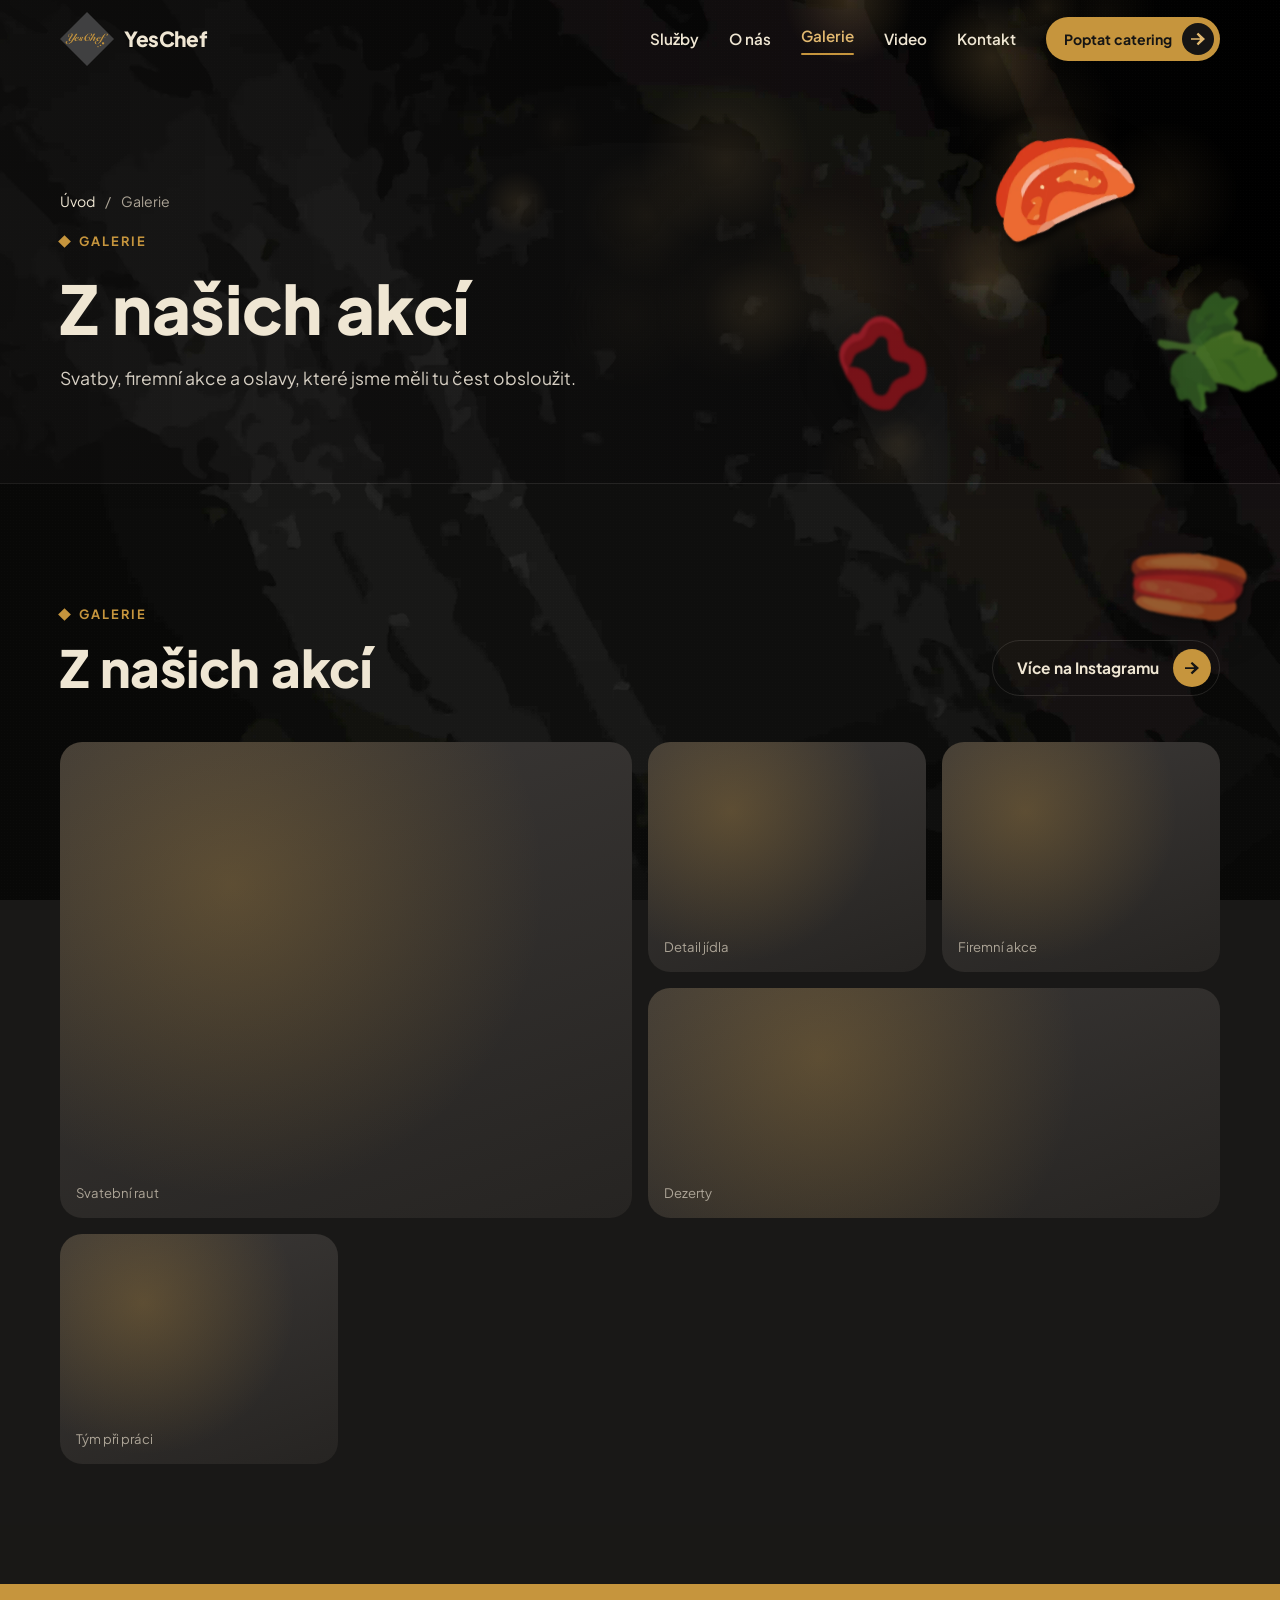
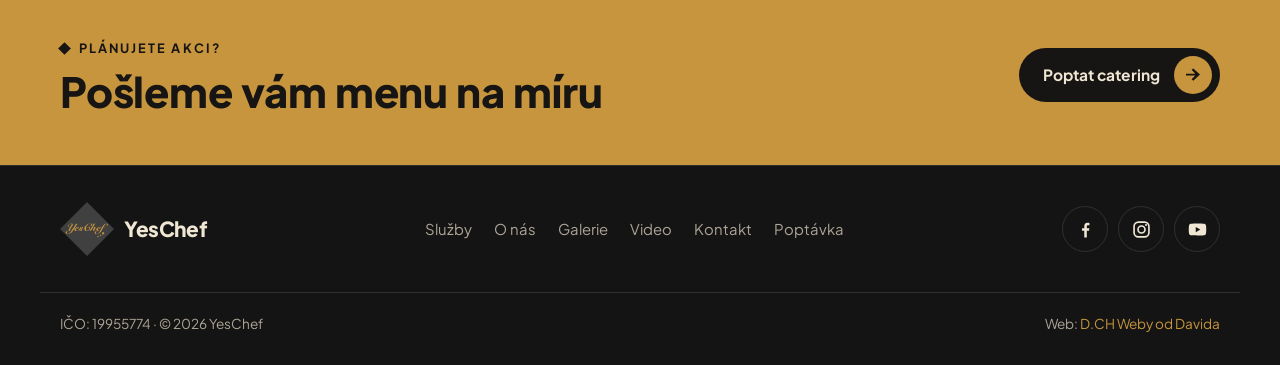
==== commit d8d16268: "0.2" ====
--- a/galerie.html
+++ b/galerie.html
@@ -11,7 +11,7 @@
 <link rel="stylesheet" href="https://fonts.googleapis.com/css2?family=Plus+Jakarta+Sans:wght@400;500;600;700;800&family=Cormorant+Garamond:ital,wght@1,600&display=swap">
 <link rel="stylesheet" href="style.css">
 </head>
-<body>
+<body data-pozadi="galerie">
 <header class="top" id="top">
   <div class="top-in">
     <a href="./" class="brand" aria-label="YesChef – úvod">
--- a/style.css
+++ b/style.css
@@ -2,12 +2,14 @@
    Layout: hero přes celou šířku s fotkou, střídání tmavých pásů,
    zaoblená zlatá tlačítka se šipkou. Jeden tmavý vzhled. */
 :root {
-  --night: #1B1A19;      /* nejtmavší pozadí */
-  --char: #242322;       /* sekce */
+  --night: #161514;      /* uhlová – nejtmavší pozadí (paleta) */
+  --char: #262423;       /* tmavý grafit – sekce a kartičky (paleta) */
+  --bronze: #8E6526;     /* bronz – stíny zlaté (paleta) */
   --slate: #404041;      /* šedá z loga */
   --gold: #C6953D;       /* zlatá z loga */
   --gold-hi: #E2B970;
-  --cream: #F3EDE3;      /* text */
+  --cream: #EFE6D3;      /* text (mezi šampaňskou a bílou, dobře čitelný) */
+  --champagne: #E9DCC2;  /* šampaňská (paleta) */
   --muted: #ADA597;
   --line: rgba(243, 237, 227, .12);
   --font: "Plus Jakarta Sans", "Segoe UI", Roboto, Arial, sans-serif;
@@ -98,7 +100,7 @@
 .hero {
   position: relative; overflow: hidden; isolation: isolate;
   padding-block: clamp(130px, 18vh, 190px) 70px;
-  background: radial-gradient(120% 90% at 85% 40%, #3a2a17 0%, #201c18 45%, var(--night) 75%);
+  background: transparent;
 }
 .hero-glow { position: absolute; inset: 0; width: 100%; height: 100%; z-index: -3; }
 .hero-photo {
@@ -108,7 +110,7 @@
 .hero-shade {
   position: absolute; inset: 0; z-index: -1;
   background:
-    linear-gradient(90deg, rgba(20,19,18,.94) 0%, rgba(20,19,18,.75) 42%, rgba(20,19,18,.15) 100%),
+    linear-gradient(90deg, rgba(22,21,20,.72) 0%, rgba(22,21,20,.45) 42%, rgba(22,21,20,0) 100%),
     linear-gradient(0deg, var(--night) 0%, transparent 30%);
 }
 .hero-grid { display: grid; grid-template-columns: 1.15fr .85fr; gap: 40px; align-items: center; }
@@ -134,7 +136,7 @@
 @keyframes spin { to { transform: rotate(360deg); } }
 @keyframes lift {
   0%, 12%   { transform: translate(0, 0) rotate(0); }
-  28%, 70%  { transform: translate(18px, -96px) rotate(14deg); }
+  28%, 70%  { transform: translate(30px, -150px) rotate(16deg); }
   86%, 100% { transform: translate(0, 0) rotate(0); }
 }
 @keyframes steam {
@@ -194,8 +196,8 @@
 }
 
 /* Sekce */
-.section { padding-block: clamp(70px, 10vw, 120px); background: var(--night); }
-.section-dark { background: var(--char); }
+.section { padding-block: clamp(70px, 10vw, 120px); background: transparent; }
+.section-dark { background: rgba(38, 36, 35, .55); }
 .head { display: grid; gap: 14px; justify-items: start; max-width: 620px; }
 .head-center { justify-items: center; text-align: center; margin: 0 auto 44px; }
 .head-row { display: flex; flex-wrap: wrap; align-items: end; justify-content: space-between; gap: 24px; margin-bottom: 46px; }
@@ -285,9 +287,9 @@
 .steps p { color: var(--muted); font-size: .95rem; }
 
 /* Poptávka */
-.cta-band { position: relative; isolation: isolate; padding-block: clamp(70px, 10vw, 120px); overflow: hidden; background: var(--night); }
-.cta-photo { position: absolute; inset: 0; z-index: -2; background: radial-gradient(80% 80% at 10% 20%, #3a2a17, var(--night) 70%); }
-.cta-band::after { content: ""; position: absolute; inset: 0; z-index: -1; background: rgba(20,19,18,.78); }
+.cta-band { position: relative; isolation: isolate; padding-block: clamp(70px, 10vw, 120px); overflow: hidden; background: transparent; }
+.cta-photo { position: absolute; inset: 0; z-index: -2; background: transparent; }
+.cta-band::after { content: ""; position: absolute; inset: 0; z-index: -1; background: rgba(22,21,20,.35); }
 .cta-in { display: grid; grid-template-columns: 1fr 1.25fr; gap: 60px; align-items: start; }
 .cta-text { display: grid; gap: 18px; justify-items: start; min-width: 0; }
 .cta-text > p:not(.kicker) { color: #D6CFC3; font-size: 1.05rem; }
@@ -314,7 +316,7 @@
 .form-msg { font-size: .92rem; color: var(--gold-hi); }
 
 /* Patička */
-.foot { background: var(--night); border-top: 1px solid var(--line); }
+.foot { background: rgba(22,21,20,.7); border-top: 1px solid var(--line); }
 .foot-in { display: flex; flex-wrap: wrap; align-items: center; justify-content: space-between; gap: 24px; padding-block: 36px; }
 .foot-links { display: flex; flex-wrap: wrap; gap: 28px; }
 .foot-links a { text-decoration: none; font-weight: 600; transition: color .2s; }
@@ -397,10 +399,10 @@
 .page-hero {
   position: relative; overflow: hidden; isolation: isolate;
   padding-block: clamp(140px, 18vw, 190px) clamp(60px, 8vw, 90px);
-  background: radial-gradient(110% 120% at 85% 20%, #3a2a17 0%, #201c18 45%, var(--night) 75%);
+  background: transparent;
   border-bottom: 1px solid var(--line);
 }
-.page-hero .hero-shade { background: linear-gradient(90deg, rgba(20,19,18,.85) 0%, rgba(20,19,18,.3) 100%); }
+.page-hero .hero-shade { background: linear-gradient(90deg, rgba(22,21,20,.6) 0%, rgba(22,21,20,0) 100%); }
 .page-hero-in { display: grid; gap: 18px; justify-items: start; }
 .page-hero h1 { font-size: clamp(2.3rem, 5.6vw, 4.2rem); max-width: 14em; }
 .page-lead { font-size: 1.1rem; color: #D6CFC3; max-width: 36em; }
@@ -505,7 +507,7 @@
 .hero h1 { word-spacing: .07em; }
 
 /* ===== Úvod: YESCHEF – co znamená každé písmeno ===== */
-.acro { background: var(--night); border-top: 1px solid var(--line); }
+.acro { background: transparent; border-top: 1px solid var(--line); }
 .ac-list {
   list-style: none; margin: 0; padding: 0;
   display: grid; grid-template-columns: repeat(7, 1fr);
@@ -768,3 +770,159 @@
   font-size: .85rem; font-weight: 600; color: #D6CFC3;
 }
 @media (max-width: 640px) { .video-hint { display: none; } .video-logo { display: none; } }
+
+
+/* ===== Animované pozadí celého webu (barvy z palety YesChef) ===== */
+.bg-anim {
+  position: fixed; inset: 0; width: 100%; height: 100%;
+  z-index: -1; pointer-events: none; display: block;
+}
+/* jemné zrno přes pozadí, aby přechody nevypadaly ploše */
+body::after {
+  content: ""; position: fixed; inset: 0; z-index: -1; pointer-events: none; opacity: .5;
+  background-image: radial-gradient(rgba(233,220,194,.035) 1px, transparent 1px);
+  background-size: 3px 3px;
+}
+
+/* ===== Úvod s fotkou: fotka se pomalu přibližuje, přes ni plují zlatá světla ===== */
+.hero-has-photo .hero-art { display: none; }
+.hero-has-photo .hero-grid { grid-template-columns: 1fr; }
+.hero-has-photo .hero-photo {
+  background-position: 65% center;
+  animation: heroZoom 24s ease-in-out infinite alternate;
+  transform-origin: 70% 50%;
+}
+.hero-has-photo .hero-shade {
+  background:
+    linear-gradient(90deg, rgba(22,21,20,.92) 0%, rgba(22,21,20,.72) 38%, rgba(22,21,20,.15) 75%, rgba(22,21,20,.05) 100%),
+    linear-gradient(0deg, var(--night) 0%, transparent 28%);
+}
+/* zlatá světla nad fotkou */
+.hero-has-photo .hero-glow { z-index: 0; mix-blend-mode: screen; pointer-events: none; }
+.hero-has-photo .hero-grid { position: relative; z-index: 1; }
+@keyframes heroZoom {
+  from { transform: scale(1); }
+  to   { transform: scale(1.12) translateX(-1.5%); }
+}
+@media (max-width: 640px) {
+  .hero-has-photo .hero-photo { background-position: 70% center; }
+  .hero-has-photo .hero-shade {
+    background: linear-gradient(180deg, rgba(22,21,20,.6) 0%, rgba(22,21,20,.8) 55%, var(--night) 100%);
+  }
+}
+.hero-has-photo .hero-in { max-width: 700px; }
+.hero-has-photo .hero-in h1 { max-width: 11em; }
+
+/* Fotka v úvodu: prkénko s masem vpravo, vlevo tmavý kámen pod textem */
+.hero-has-photo .hero-photo {
+  background-color: #1a1817;
+  background-size: auto 112%;
+  background-position: right -4vw center;
+}
+.hero-has-photo .hero-shade {
+  background:
+    linear-gradient(90deg, rgba(22,21,20,.96) 0%, rgba(22,21,20,.82) 30%, rgba(22,21,20,.35) 55%, rgba(22,21,20,0) 80%),
+    linear-gradient(0deg, var(--night) 0%, transparent 25%);
+}
+@media (max-width: 1000px) {
+  .hero-has-photo .hero-photo { background-size: cover; background-position: 70% center; }
+}
+@media (max-width: 640px) {
+  .hero-has-photo .hero-shade {
+    background: linear-gradient(180deg, rgba(22,21,20,.55) 0%, rgba(22,21,20,.8) 55%, var(--night) 100%);
+  }
+}
+
+/* Na počítači je fotka jen v pravé části a doleva se rozplyne do tmy, text je na čistém pozadí */
+@media (min-width: 1001px) {
+  .hero-has-photo .hero-photo {
+    left: 40%; background-size: cover; background-position: 35% center;
+    -webkit-mask-image: linear-gradient(90deg, transparent 0%, #000 42%);
+            mask-image: linear-gradient(90deg, transparent 0%, #000 42%);
+  }
+  .hero-has-photo .hero-shade {
+    background: linear-gradient(0deg, var(--night) 0%, transparent 22%), linear-gradient(90deg, rgba(22,21,20,.35), transparent 60%);
+  }
+}
+
+/* Animace s poklopem nad sekcí YESCHEF */
+.acro-art { max-width: 300px; margin: -20px auto 10px; justify-self: auto; }
+@media (max-width: 640px) { .acro-art { max-width: 230px; } }
+
+/* ===== Plovoucí ilustrace jídla ===== */
+.has-deco { position: relative; overflow: hidden; }
+.has-deco > .wrap, .has-deco > .hero-grid { position: relative; z-index: 1; }
+.page-hero .page-hero-in { position: relative; z-index: 1; }
+.deco { position: absolute; inset: 0; z-index: 0; pointer-events: none; }
+.deco-item { position: absolute; width: var(--s); will-change: transform; }
+.deco-item img {
+  width: 100%; height: auto; display: block;
+  transform: rotate(var(--r, 0deg));
+  filter: drop-shadow(0 18px 24px rgba(0,0,0,.45));
+  animation: decoFloat 8s ease-in-out infinite;
+}
+.deco-d2 img { filter: drop-shadow(0 12px 18px rgba(0,0,0,.5)) blur(1.2px) brightness(.8); opacity: .75; }
+@keyframes decoFloat {
+  0%, 100% { transform: translateY(0) rotate(var(--r, 0deg)); }
+  50%      { transform: translateY(-16px) rotate(calc(var(--r, 0deg) + 6deg)); }
+}
+/* tablet a mobil: menší a jen některé */
+@media (max-width: 1000px) { .deco-item { width: calc(var(--s) * .7); } }
+@media (max-width: 640px)  {
+  .deco-item { width: calc(var(--s) * .5); }
+  .deco-hide-m { display: none; }
+  .deco-item img { opacity: .55; }
+}
+
+/* Logo pod poklopem: při zvednutí jemně zazáří */
+.art-logo-in { transform-box: fill-box; transform-origin: center bottom; animation: logoReveal 6s ease-in-out infinite; filter: drop-shadow(0 6px 10px rgba(0,0,0,.5)); }
+@keyframes logoReveal {
+  0%, 16%   { transform: scale(.85); opacity: 0; }
+  32%, 66%  { transform: scale(1); opacity: 1; }
+  84%, 100% { transform: scale(.85); opacity: 0; }
+}
+
+/* Oprava: obrysová písmena a čísla ukazovala čáry uvnitř (překrývající se tvary písma).
+   Místo obrysu je teď plná zlatá s přechodem, bez vnitřních čar. */
+.ac-letter, .step-n {
+  -webkit-text-stroke: 0;
+  color: transparent;
+  background: linear-gradient(180deg, #E9C987 0%, #C6953D 50%, #8E6526 100%);
+  -webkit-background-clip: text; background-clip: text;
+}
+.ac-letter { animation: acShine 9.8s ease-in-out infinite; animation-delay: calc(var(--i) * 1.4s); }
+.ac-item:hover .ac-letter { color: transparent; filter: brightness(1.3) drop-shadow(0 0 14px rgba(226,185,112,.45)); }
+@keyframes acShine {
+  0%, 8%, 100% { filter: brightness(.85); }
+  4%           { filter: brightness(1.45) drop-shadow(0 0 16px rgba(226,185,112,.55)); }
+}
+
+/* ===== Ilustrace jídla plavou jako medúza =====
+   Stáhne se (užší a vyšší) → vystřelí nahoru → roztáhne se (širší, plošší)
+   → pomalu klesá zpátky a přitom se kolébá do stran. */
+.deco-item img {
+  transform-origin: 50% 30%;
+  animation-name: jellyfish;
+  animation-timing-function: cubic-bezier(.45, 0, .55, 1);
+  animation-iteration-count: infinite;
+}
+@keyframes jellyfish {
+  0%   { transform: translate(0, 0)        rotate(var(--r, 0deg))                scale(1.08, .92); }
+  12%  { transform: translate(-3px, 6px)   rotate(calc(var(--r, 0deg) - 3deg))   scale(.86, 1.14); }
+  30%  { transform: translate(6px, -44px)  rotate(calc(var(--r, 0deg) + 5deg))   scale(.94, 1.06); }
+  45%  { transform: translate(8px, -54px)  rotate(calc(var(--r, 0deg) + 2deg))   scale(1.1, .9); }
+  70%  { transform: translate(-6px, -26px) rotate(calc(var(--r, 0deg) - 4deg))   scale(1.04, .96); }
+  100% { transform: translate(0, 0)        rotate(var(--r, 0deg))                scale(1.08, .92); }
+}
+
+/* Vlastní pozadí YesChef (tmavá břidlice od Michaela) pod animací */
+.bg-texture {
+  position: fixed; inset: 0; z-index: -2; pointer-events: none;
+  background: #1B1919 url("img/pozadi.webp") center / cover no-repeat;
+}
+
+/* Pozadí víc vidět: výraznější textura, průhlednější sekce */
+.bg-texture { filter: contrast(1.6) brightness(1.35); }
+.section-dark { background: rgba(38, 36, 35, .22); }
+.foot { background: rgba(22, 21, 20, .45); }
+.cta-band::after { background: rgba(22, 21, 20, .15); }
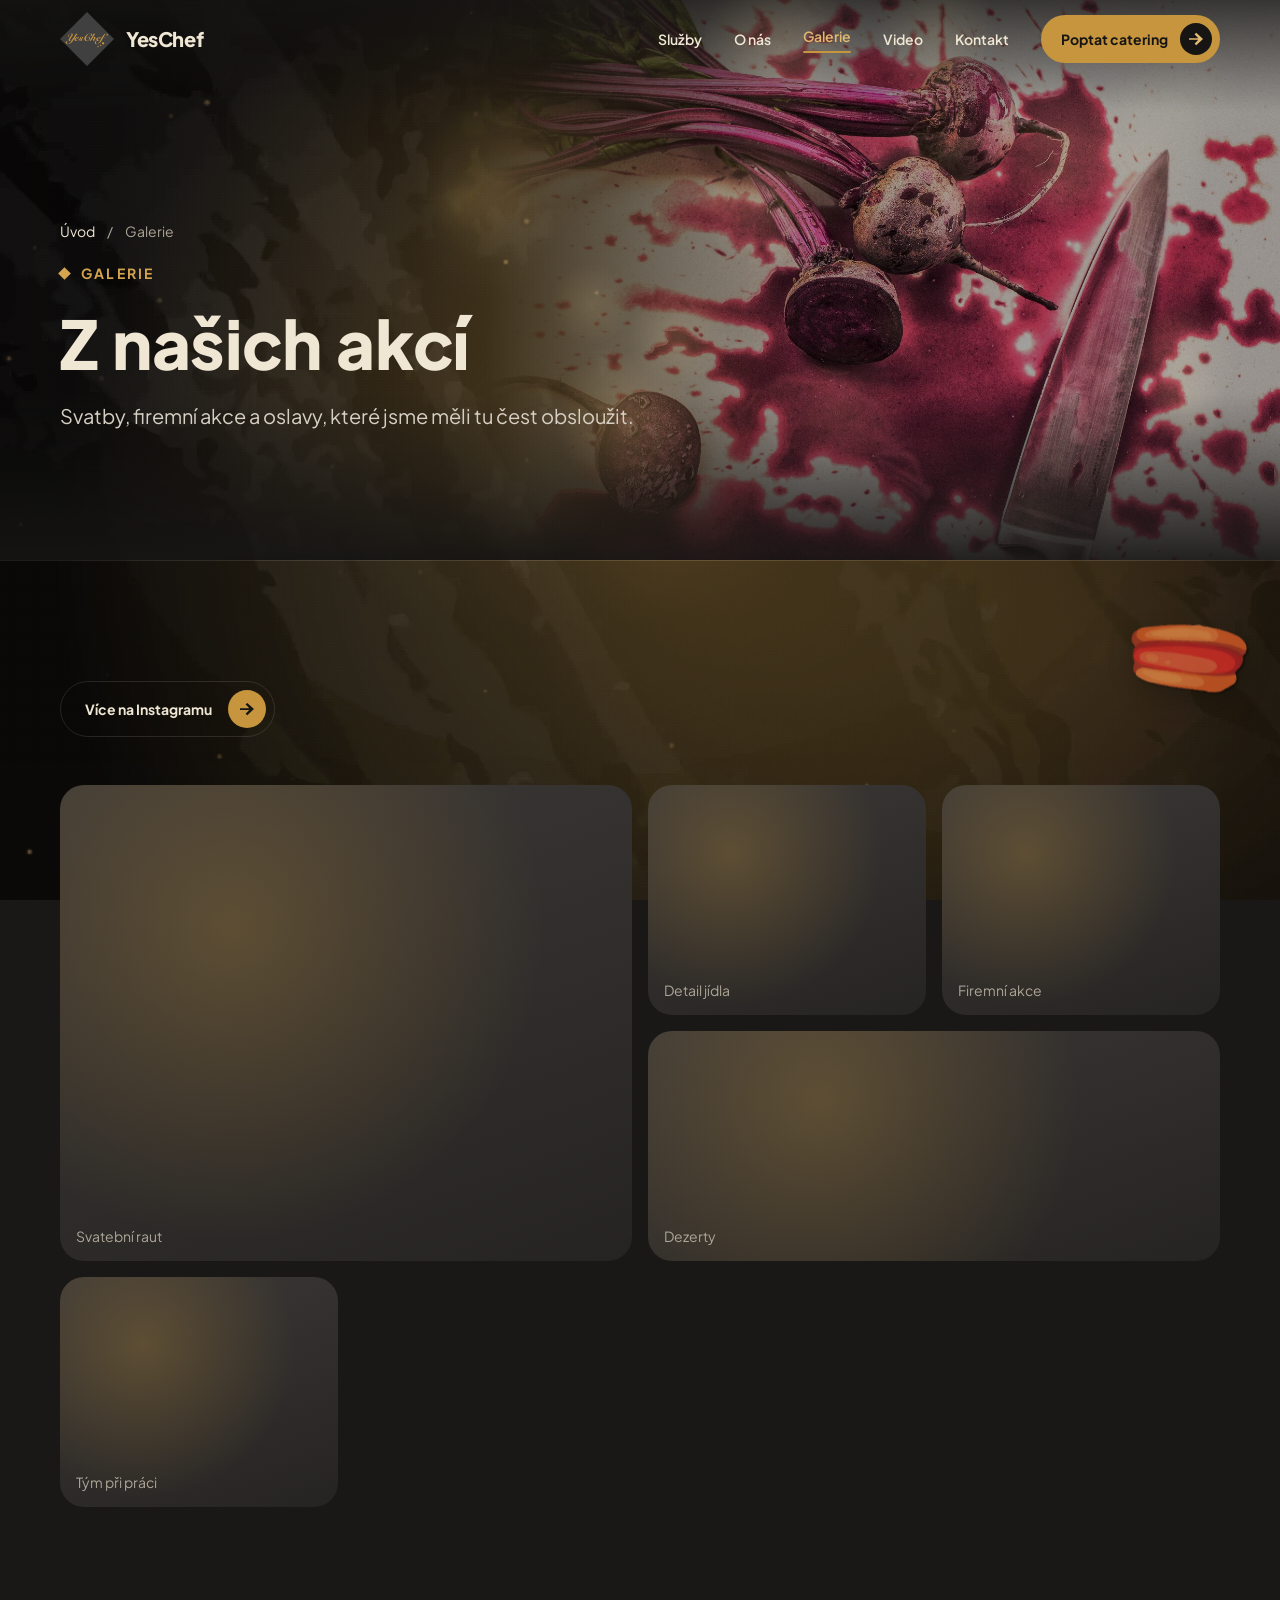
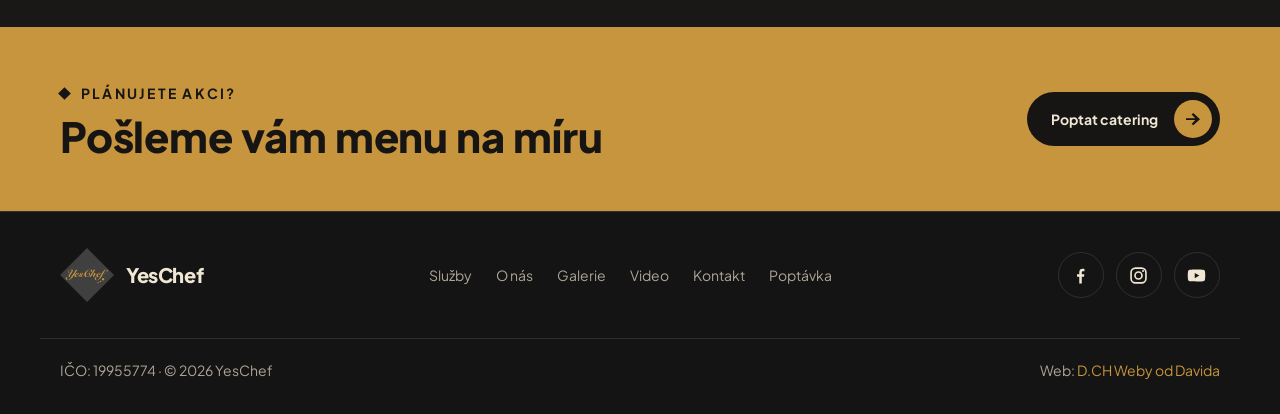
==== commit 982849af: "0.3" ====
--- a/galerie.html
+++ b/galerie.html
@@ -35,8 +35,9 @@
 <main>
 
   <!-- ZÁHLAVÍ STRÁNKY -->
-  <section class="page-hero">
+  <section class="page-hero page-hero-photo page-hero-light">
     <canvas class="hero-glow" id="glow" aria-hidden="true"></canvas>
+    <div class="page-photo" role="img" aria-label="Červená řepa a nůž na světlé desce" style="background-image:url('img/galerie-hero.jpg')"></div>
     <div class="hero-shade"></div>
     <div class="wrap page-hero-in">
       <nav class="crumbs" aria-label="Drobečková navigace"><a href="./">Úvod</a><span>/</span><span>Galerie</span></nav>
@@ -49,10 +50,6 @@
   <section class="section section-dark" id="galerie">
     <div class="wrap">
       <div class="head-row">
-        <div class="head">
-          <p class="kicker">Galerie</p>
-          <h2>Z&nbsp;našich akcí</h2>
-        </div>
         <a href="https://www.instagram.com/yeschef_czech/" target="_blank" rel="noopener" class="pill pill-ghost">Více na Instagramu <i class="arrow"></i></a>
       </div>
       <div class="gallery">
--- a/style.css
+++ b/style.css
@@ -14,7 +14,7 @@
   --line: rgba(243, 237, 227, .12);
   --font: "Plus Jakarta Sans", "Segoe UI", Roboto, Arial, sans-serif;
   --script: "Cormorant Garamond", Georgia, serif;
-  --r: 22px;
+  --r: 24px;
   color-scheme: dark;
 }
 
@@ -22,7 +22,7 @@
 html { scroll-behavior: smooth; scroll-padding-top: 80px; }
 body {
   margin: 0; background: var(--night); color: var(--cream);
-  font-family: var(--font); font-size: 1rem; line-height: 1.65;
+  font-family: var(--font); font-size: 1rem; line-height: 1.6;
 }
 body::before {
   content: ""; position: fixed; inset: 0 0 auto;
@@ -31,9 +31,9 @@
 img { max-width: 100%; display: block; }
 a { color: inherit; }
 h1, h2, h3 { margin: 0; line-height: 1.12; text-wrap: balance; font-weight: 800; letter-spacing: -.005em; }
-h1 { font-size: clamp(2.6rem, 6.4vw, 5rem); }
-h2 { font-size: clamp(2rem, 4.2vw, 3.2rem); }
-h3 { font-size: 1.3rem; font-weight: 700; letter-spacing: -.01em; }
+h1 { font-size: clamp(2.5rem, 6.4vw, 4.75rem); }
+h2 { font-size: clamp(2rem, 4.2vw, 3rem); }
+h3 { font-size: 1.25rem; font-weight: 700; letter-spacing: -.01em; }
 p { margin: 0; }
 
 .wrap {
@@ -43,17 +43,17 @@
 }
 .script { font-family: var(--script); font-style: italic; font-weight: 600; color: var(--gold-hi); font-size: 1.15em; letter-spacing: 0; }
 .kicker {
-  display: inline-flex; align-items: center; gap: 10px;
-  font-size: .8rem; font-weight: 700; letter-spacing: .16em; text-transform: uppercase; color: var(--gold);
+  display: inline-flex; align-items: center; gap: 12px;
+  font-size: .875rem; font-weight: 700; letter-spacing: .16em; text-transform: uppercase; color: var(--gold);
 }
 .kicker::before { content: ""; width: 9px; height: 9px; background: var(--gold); transform: rotate(45deg); }
 
 /* Tlačítka */
 .pill {
-  display: inline-flex; align-items: center; gap: 14px;
-  padding: 8px 8px 8px 24px; border-radius: 999px; border: 0;
+  display: inline-flex; align-items: center; gap: 16px;
+  padding: 8px 8px 8px 24px; border-radius: 1000px; border: 0;
   background: var(--gold); color: var(--night);
-  font: 700 .97rem/1 var(--font); text-decoration: none; cursor: pointer;
+  font: 700 .875rem/1 var(--font); text-decoration: none; cursor: pointer;
   transition: background .25s, transform .25s;
 }
 .pill .arrow {
@@ -67,7 +67,7 @@
 }
 .pill:hover { background: var(--gold-hi); }
 .pill:hover .arrow { transform: rotate(-45deg); }
-.pill-sm { padding: 6px 6px 6px 18px; font-size: .88rem; gap: 10px; }
+.pill-sm { padding: 8px 8px 8px 20px; font-size: .875rem; gap: 12px; }
 .pill-sm .arrow { width: 32px; height: 32px; }
 .pill-ghost { background: transparent; color: var(--cream); border: 1px solid var(--line); }
 .pill-ghost .arrow { background: var(--gold); }
@@ -88,18 +88,18 @@
   padding-right: max(20px, env(safe-area-inset-right, 0px));
   display: flex; align-items: center; justify-content: space-between; gap: 20px;
 }
-.brand { display: flex; align-items: center; gap: 10px; text-decoration: none; font-weight: 800; font-size: 1.3rem; letter-spacing: -.02em; }
+.brand { display: flex; align-items: center; gap: 12px; text-decoration: none; font-weight: 800; font-size: 1.25rem; letter-spacing: -.02em; }
 .brand img { width: 54px; height: 54px; }
-.nav { display: flex; align-items: center; gap: 30px; }
-.nav a:not(.pill) { text-decoration: none; font-weight: 600; font-size: .95rem; transition: color .2s; }
+.nav { display: flex; align-items: center; gap: 32px; }
+.nav a:not(.pill) { text-decoration: none; font-weight: 600; font-size: .875rem; transition: color .2s; }
 .nav a:not(.pill):hover { color: var(--gold-hi); }
 .burger { display: none; background: none; border: 0; padding: 8px; cursor: pointer; }
-.burger span { display: block; width: 26px; height: 2px; background: var(--cream); margin: 6px 0; transition: transform .25s, opacity .25s; }
+.burger span { display: block; width: 26px; height: 2px; background: var(--cream); margin: 8px 0; transition: transform .25s, opacity .25s; }
 
 /* Hero */
 .hero {
   position: relative; overflow: hidden; isolation: isolate;
-  padding-block: clamp(130px, 18vh, 190px) 70px;
+  padding-block: clamp(132px, 18vh, 192px) 72px;
   background: transparent;
 }
 .hero-glow { position: absolute; inset: 0; width: 100%; height: 100%; z-index: -3; }
@@ -114,7 +114,7 @@
     linear-gradient(0deg, var(--night) 0%, transparent 30%);
 }
 .hero-grid { display: grid; grid-template-columns: 1.15fr .85fr; gap: 40px; align-items: center; }
-.hero-in { display: grid; gap: 26px; justify-items: start; min-width: 0; }
+.hero-in { display: grid; gap: 28px; justify-items: start; min-width: 0; }
 
 /* Animovaná ilustrace v úvodu */
 .hero-art { position: relative; width: 100%; max-width: 520px; justify-self: end; }
@@ -150,12 +150,12 @@
 .hero-in h1 { max-width: 13em; }
 .tag {
   display: inline-flex; align-items: center; gap: 8px;
-  padding: 7px 14px 7px 8px; border-radius: 999px;
+  padding: 8px 16px 8px 8px; border-radius: 1000px;
   background: rgba(243,237,227,.08); border: 1px solid var(--line);
-  font-size: .82rem; font-weight: 600;
+  font-size: .875rem; font-weight: 600;
 }
 .tag img { width: 18px; height: 18px; }
-.hero-lead { font-size: 1.12rem; color: #D6CFC3; max-width: 34em; }
+.hero-lead { font-size: 1.25rem; color: #D6CFC3; max-width: 34em; }
 .hero-actions { display: flex; flex-wrap: wrap; align-items: center; gap: 28px; margin-top: 8px; }
 .link-play { display: inline-flex; align-items: center; gap: 12px; font-weight: 600; text-decoration: none; }
 .link-play .play {
@@ -166,17 +166,17 @@
 .link-play:hover .play { border-color: var(--gold); }
 
 .stats {
-  list-style: none; margin: 46px 0 0; padding: 30px 0 0;
+  list-style: none; margin: 48px 0 0; padding: 32px 0 0;
   border-top: 1px solid var(--line);
   display: grid; grid-template-columns: repeat(3, auto); justify-content: start;
   width: 100%;
 }
-.stats li { display: flex; align-items: center; gap: 12px; padding-right: 26px; min-width: 0; }
+.stats li { display: flex; align-items: center; gap: 12px; padding-right: 28px; min-width: 0; }
 .stats strong { white-space: nowrap; }
-.stats li + li { padding-left: 26px; border-left: 1px solid var(--line); }
+.stats li + li { padding-left: 28px; border-left: 1px solid var(--line); }
 .stats svg { width: 34px; height: 34px; fill: none; stroke: var(--gold); stroke-width: 1.6; stroke-linecap: round; stroke-linejoin: round; flex: none; }
-.stats strong { display: block; font-size: 1.2rem; font-weight: 800; line-height: 1.2; }
-.stats span { font-size: .85rem; color: var(--muted); }
+.stats strong { display: block; font-size: 1.25rem; font-weight: 800; line-height: 1.2; }
+.stats span { font-size: .875rem; color: var(--muted); }
 
 /* Místa pro fotky: když fotka chybí, je vidět popisek */
 .ph, .card-img, .cta-photo {
@@ -192,15 +192,15 @@
 }
 .ph span {
   position: absolute; inset: auto 16px 14px 16px;
-  font-size: .82rem; color: var(--muted);
+  font-size: .875rem; color: var(--muted);
 }
 
 /* Sekce */
-.section { padding-block: clamp(70px, 10vw, 120px); background: transparent; }
+.section { padding-block: clamp(72px, 10vw, 120px); background: transparent; }
 .section-dark { background: rgba(38, 36, 35, .55); }
-.head { display: grid; gap: 14px; justify-items: start; max-width: 620px; }
+.head { display: grid; gap: 16px; justify-items: start; max-width: 620px; }
 .head-center { justify-items: center; text-align: center; margin: 0 auto 44px; }
-.head-row { display: flex; flex-wrap: wrap; align-items: end; justify-content: space-between; gap: 24px; margin-bottom: 46px; }
+.head-row { display: flex; flex-wrap: wrap; align-items: end; justify-content: space-between; gap: 24px; margin-bottom: 48px; }
 .head-note { color: var(--muted); max-width: 26em; }
 
 /* Karty služeb */
@@ -212,9 +212,9 @@
   transition: transform .35s, border-color .35s;
 }
 .card-img { aspect-ratio: 4 / 3.4; }
-.card-body { padding: 22px 22px 24px; display: grid; gap: 8px; }
-.card-body p { color: var(--muted); font-size: .93rem; }
-.card-more { display: inline-flex; align-items: center; gap: 10px; margin-top: 8px; font-weight: 700; font-size: .9rem; color: var(--gold-hi); }
+.card-body { padding: 24px 24px 24px; display: grid; gap: 8px; }
+.card-body p { color: var(--muted); font-size: .875rem; }
+.card-more { display: inline-flex; align-items: center; gap: 12px; margin-top: 8px; font-weight: 700; font-size: .875rem; color: var(--gold-hi); }
 .card-more .arrow { width: 28px; height: 28px; border-radius: 50%; background: var(--gold); display: grid; place-items: center; transition: transform .3s; }
 .card-more .arrow::after { content: ""; width: 11px; height: 11px; background: var(--night); clip-path: polygon(0 44%, 66% 44%, 40% 16%, 52% 6%, 100% 50%, 52% 94%, 40% 84%, 66% 56%, 0 56%); }
 .card:hover { transform: translateY(-6px); border-color: rgba(198,149,61,.5); }
@@ -224,9 +224,9 @@
 /* Menu */
 .tabs { display: flex; flex-wrap: wrap; justify-content: center; gap: 8px; margin-bottom: 36px; }
 .tab {
-  padding: 12px 22px; border-radius: 999px; cursor: pointer;
+  padding: 12px 24px; border-radius: 1000px; cursor: pointer;
   background: transparent; color: var(--cream); border: 1px solid var(--line);
-  font: 600 .93rem/1 var(--font); transition: background .2s, color .2s, border-color .2s;
+  font: 600 .875rem/1 var(--font); transition: background .2s, color .2s, border-color .2s;
 }
 .tab:hover { border-color: var(--gold); }
 .tab.active { background: var(--gold); color: var(--night); border-color: var(--gold); }
@@ -236,13 +236,13 @@
   padding-block: 20px; border-bottom: 1px solid var(--line);
 }
 .dish-course { font-size: .75rem; font-weight: 700; letter-spacing: .14em; text-transform: uppercase; color: var(--gold); }
-.dish-name { font-size: 1.15rem; font-weight: 600; min-width: 0; }
+.dish-name { font-size: 1.25rem; font-weight: 600; min-width: 0; }
 .dish-dots { border-bottom: 2px dotted rgba(243,237,227,.18); transform: translateY(-5px); }
 .dish-qty { color: var(--gold-hi); font-weight: 700; font-variant-numeric: tabular-nums; white-space: nowrap; }
-.menu-note { text-align: center; color: var(--muted); font-size: .9rem; margin-top: 28px; }
+.menu-note { text-align: center; color: var(--muted); font-size: .875rem; margin-top: 28px; }
 
 /* O nás */
-.about { display: grid; grid-template-columns: 1fr 1fr; gap: 70px; align-items: center; }
+.about { display: grid; grid-template-columns: 1fr 1fr; gap: 72px; align-items: center; }
 .about-media { position: relative; padding: 0 60px 60px 0; }
 .ph-tall { aspect-ratio: 4 / 4.6; border-radius: var(--r); }
 .ph-small {
@@ -251,15 +251,15 @@
 }
 .about-badge {
   position: absolute; left: -18px; top: 30px;
-  background: var(--gold); color: var(--night); border-radius: 18px;
-  padding: 14px 20px; display: grid; line-height: 1; box-shadow: 0 16px 40px rgba(0,0,0,.4);
+  background: var(--gold); color: var(--night); border-radius: 20px;
+  padding: 16px 20px; display: grid; line-height: 1; box-shadow: 0 16px 40px rgba(0,0,0,.4);
 }
 .about-badge strong { font-size: 1rem; font-weight: 800; }
 .about-badge em { font-family: var(--script); font-size: 2.1rem; font-weight: 600; }
 .about-text { display: grid; gap: 20px; justify-items: start; min-width: 0; }
-.about-text > p:not(.kicker) { color: var(--muted); font-size: 1.05rem; }
-.checks { list-style: none; padding: 0; margin: 4px 0 10px; display: grid; grid-template-columns: 1fr 1fr; gap: 14px 22px; }
-.checks li { position: relative; padding-left: 30px; font-weight: 600; font-size: .95rem; }
+.about-text > p:not(.kicker) { color: var(--muted); font-size: 1rem; }
+.checks { list-style: none; padding: 0; margin: 4px 0 12px; display: grid; grid-template-columns: 1fr 1fr; gap: 16px 24px; }
+.checks li { position: relative; padding-left: 32px; font-weight: 600; font-size: .875rem; }
 .checks li::before {
   content: ""; position: absolute; left: 0; top: 3px; width: 20px; height: 20px; border-radius: 50%;
   background: var(--gold);
@@ -280,40 +280,40 @@
 /* Kroky */
 .steps { list-style: none; padding: 0; margin: 0; display: grid; grid-template-columns: repeat(4, 1fr); gap: 20px; counter-reset: s; }
 .steps li {
-  background: var(--char); border-radius: var(--r); padding: 30px 26px;
-  display: grid; gap: 10px; align-content: start; border: 1px solid var(--line);
+  background: var(--char); border-radius: var(--r); padding: 32px 28px;
+  display: grid; gap: 12px; align-content: start; border: 1px solid var(--line);
 }
 .step-n { font-size: 2.6rem; font-weight: 800; color: transparent; -webkit-text-stroke: 1.5px var(--gold); line-height: 1; margin-bottom: 8px; }
-.steps p { color: var(--muted); font-size: .95rem; }
+.steps p { color: var(--muted); font-size: .875rem; }
 
 /* Poptávka */
-.cta-band { position: relative; isolation: isolate; padding-block: clamp(70px, 10vw, 120px); overflow: hidden; background: transparent; }
+.cta-band { position: relative; isolation: isolate; padding-block: clamp(72px, 10vw, 120px); overflow: hidden; background: transparent; }
 .cta-photo { position: absolute; inset: 0; z-index: -2; background: transparent; }
 .cta-band::after { content: ""; position: absolute; inset: 0; z-index: -1; background: rgba(22,21,20,.35); }
 .cta-in { display: grid; grid-template-columns: 1fr 1.25fr; gap: 60px; align-items: start; }
-.cta-text { display: grid; gap: 18px; justify-items: start; min-width: 0; }
-.cta-text > p:not(.kicker) { color: #D6CFC3; font-size: 1.05rem; }
-.contact { list-style: none; padding: 0; margin: 10px 0 0; display: grid; gap: 14px; }
-.contact span { display: block; font-size: .76rem; letter-spacing: .14em; text-transform: uppercase; color: var(--muted); }
-.contact strong { font-size: 1.1rem; user-select: all; }
+.cta-text { display: grid; gap: 20px; justify-items: start; min-width: 0; }
+.cta-text > p:not(.kicker) { color: #D6CFC3; font-size: 1rem; }
+.contact { list-style: none; padding: 0; margin: 12px 0 0; display: grid; gap: 16px; }
+.contact span { display: block; font-size: .75rem; letter-spacing: .14em; text-transform: uppercase; color: var(--muted); }
+.contact strong { font-size: 1.25rem; user-select: all; }
 .form {
   background: rgba(36,35,34,.88); backdrop-filter: blur(6px);
   border: 1px solid var(--line); border-radius: var(--r); padding: 32px;
   display: grid; grid-template-columns: 1fr 1fr; gap: 16px;
 }
-.field { display: grid; gap: 6px; min-width: 0; }
+.field { display: grid; gap: 8px; min-width: 0; }
 .field-full { grid-column: 1 / -1; }
-.field label { font-size: .84rem; font-weight: 600; color: var(--muted); }
+.field label { font-size: .875rem; font-weight: 600; color: var(--muted); }
 .field input, .field select, .field textarea {
-  width: 100%; padding: 13px 16px; border-radius: 14px;
+  width: 100%; padding: 12px 16px; border-radius: 16px;
   background: var(--night); color: var(--cream); border: 1px solid var(--line);
-  font: 500 .97rem/1.4 var(--font); transition: border-color .2s;
+  font: 500 .875rem/1.4 var(--font); transition: border-color .2s;
 }
 .field input::placeholder, .field textarea::placeholder { color: #6f6a62; }
 .field input:focus, .field select:focus, .field textarea:focus { border-color: var(--gold); outline: none; }
 .field.error input, .field.error select { border-color: #E07A5F; }
-.form-foot { display: flex; flex-wrap: wrap; align-items: center; gap: 18px; margin-top: 4px; }
-.form-msg { font-size: .92rem; color: var(--gold-hi); }
+.form-foot { display: flex; flex-wrap: wrap; align-items: center; gap: 20px; margin-top: 4px; }
+.form-msg { font-size: .875rem; color: var(--gold-hi); }
 
 /* Patička */
 .foot { background: rgba(22,21,20,.7); border-top: 1px solid var(--line); }
@@ -321,7 +321,7 @@
 .foot-links { display: flex; flex-wrap: wrap; gap: 28px; }
 .foot-links a { text-decoration: none; font-weight: 600; transition: color .2s; }
 .foot-links a:hover { color: var(--gold-hi); }
-.foot-bottom { display: flex; flex-wrap: wrap; justify-content: space-between; gap: 12px; padding-block: 20px 30px; border-top: 1px solid var(--line); font-size: .85rem; color: var(--muted); }
+.foot-bottom { display: flex; flex-wrap: wrap; justify-content: space-between; gap: 12px; padding-block: 20px 32px; border-top: 1px solid var(--line); font-size: .875rem; color: var(--muted); }
 .foot-bottom a { color: var(--gold); text-decoration: none; }
 
 /* Jemné vyjetí při scrollování (obsah je vidět i bez animace) */
@@ -331,9 +331,9 @@
 /* Tablet */
 @media (max-width: 1000px) {
   .hero-grid { grid-template-columns: 1fr; }
-  .hero-art { max-width: 380px; justify-self: center; order: -1; margin-bottom: -10px; }
+  .hero-art { max-width: 380px; justify-self: center; order: -1; margin-bottom: -12px; }
   .cards { grid-template-columns: 1fr 1fr; }
-  .about, .cta-in { grid-template-columns: 1fr; gap: 50px; }
+  .about, .cta-in { grid-template-columns: 1fr; gap: 52px; }
   .about-media { max-width: 560px; }
   .steps { grid-template-columns: 1fr 1fr; }
   .burger { display: block; }
@@ -341,45 +341,45 @@
     position: absolute; top: 100%; left: 0; right: 0;
     flex-direction: column; align-items: stretch; gap: 0;
     background: var(--night); border-bottom: 1px solid var(--line);
-    padding: 6px max(20px, env(safe-area-inset-right, 0px)) 22px max(20px, env(safe-area-inset-left, 0px));
+    padding: 8px max(20px, env(safe-area-inset-right, 0px)) 24px max(20px, env(safe-area-inset-left, 0px));
     display: none;
   }
   .nav.open { display: flex; }
   .top.menu-open { background: var(--night); }
-  .nav a:not(.pill) { padding: 15px 0; border-bottom: 1px solid var(--line); font-size: 1.05rem; }
-  .nav-cta { margin-top: 18px; align-self: flex-start; }
+  .nav a:not(.pill) { padding: 16px 0; border-bottom: 1px solid var(--line); font-size: 1rem; }
+  .nav-cta { margin-top: 20px; align-self: flex-start; }
 }
 
 /* Údaje pod nadpisem: menší notebook */
 @media (min-width: 1001px) and (max-width: 1180px) {
-  .stats li { padding-right: 14px; gap: 10px; }
-  .stats li + li { padding-left: 14px; }
+  .stats li { padding-right: 16px; gap: 12px; }
+  .stats li + li { padding-left: 16px; }
   .stats svg { width: 28px; height: 28px; }
-  .stats strong { font-size: 1.05rem; }
+  .stats strong { font-size: 1rem; }
 }
 
 /* Údaje pod nadpisem: na užší obrazovce pod sebou */
 @media (max-width: 760px) {
-  .stats { grid-template-columns: 1fr; gap: 18px; }
+  .stats { grid-template-columns: 1fr; gap: 20px; }
   .stats li, .stats li + li { padding: 0; border: 0; }
 }
 
 /* Mobil */
 @media (max-width: 640px) {
-  .hero { padding-block: 120px 50px; }
+  .hero { padding-block: 120px 52px; }
   .hero-shade { background: linear-gradient(180deg, rgba(20,19,18,.7) 0%, rgba(20,19,18,.85) 60%, var(--night) 100%); }
 
   .cards { grid-template-columns: 1fr; }
   .dish { grid-template-columns: 1fr auto; gap: 4px 12px; }
   .dish-course { grid-column: 1 / -1; }
   .dish-dots { display: none; }
-  .about-media { padding: 0 30px 40px 0; }
+  .about-media { padding: 0 32px 40px 0; }
   .about-badge { left: -6px; }
   .checks { grid-template-columns: 1fr; }
   .gallery { grid-template-columns: 1fr 1fr; grid-auto-rows: 160px; }
   .g1, .g4 { grid-column: span 2; grid-row: span 1; }
   .steps { grid-template-columns: 1fr; }
-  .form { grid-template-columns: 1fr; padding: 22px; }
+  .form { grid-template-columns: 1fr; padding: 24px; }
 }
 
 @media (prefers-reduced-motion: reduce) {
@@ -398,21 +398,21 @@
 /* Záhlaví podstránky */
 .page-hero {
   position: relative; overflow: hidden; isolation: isolate;
-  padding-block: clamp(140px, 18vw, 190px) clamp(60px, 8vw, 90px);
+  padding-block: clamp(140px, 18vw, 192px) clamp(60px, 8vw, 92px);
   background: transparent;
   border-bottom: 1px solid var(--line);
 }
 .page-hero .hero-shade { background: linear-gradient(90deg, rgba(22,21,20,.6) 0%, rgba(22,21,20,0) 100%); }
-.page-hero-in { display: grid; gap: 18px; justify-items: start; }
+.page-hero-in { display: grid; gap: 20px; justify-items: start; }
 .page-hero h1 { font-size: clamp(2.3rem, 5.6vw, 4.2rem); max-width: 14em; }
-.page-lead { font-size: 1.1rem; color: #D6CFC3; max-width: 36em; }
-.crumbs { display: flex; flex-wrap: wrap; gap: 10px; font-size: .88rem; color: var(--muted); }
+.page-lead { font-size: 1.25rem; color: #D6CFC3; max-width: 36em; }
+.crumbs { display: flex; flex-wrap: wrap; gap: 12px; font-size: .875rem; color: var(--muted); }
 .crumbs a { text-decoration: none; color: var(--cream); }
 .crumbs a:hover { color: var(--gold-hi); }
 
 /* Výzva k poptávce */
 .cta-strip { background: var(--gold); color: var(--night); }
-.cta-strip-in { display: flex; flex-wrap: wrap; align-items: center; justify-content: space-between; gap: 24px; padding-block: 50px; }
+.cta-strip-in { display: flex; flex-wrap: wrap; align-items: center; justify-content: space-between; gap: 24px; padding-block: 52px; }
 .cta-strip .kicker { color: var(--night); }
 .cta-strip .kicker::before { background: var(--night); }
 .cta-strip h2 { margin-top: 8px; font-size: clamp(1.7rem, 3.4vw, 2.6rem); }
@@ -423,25 +423,25 @@
 
 /* Poptávka jako samostatná stránka */
 .cta-page { padding-block: clamp(60px, 8vw, 100px); }
-.small-note { color: var(--muted); font-size: .95rem; }
+.small-note { color: var(--muted); font-size: .875rem; }
 .small-note a { color: var(--gold-hi); }
 
 /* Kontakt */
 .contact-grid { display: grid; grid-template-columns: repeat(3, 1fr); gap: 20px; }
 .contact-card {
   display: grid; gap: 8px; align-content: start; min-width: 0;
-  padding: 28px 26px; border-radius: var(--r);
+  padding: 28px 28px; border-radius: var(--r);
   background: var(--char); border: 1px solid var(--line);
   text-decoration: none; transition: border-color .3s, transform .3s;
 }
 a.contact-card:hover { border-color: rgba(198,149,61,.55); transform: translateY(-4px); }
-.contact-label { font-size: .76rem; font-weight: 700; letter-spacing: .14em; text-transform: uppercase; color: var(--gold); }
-.contact-value { font-size: 1.3rem; font-weight: 800; letter-spacing: -.01em; overflow-wrap: anywhere; user-select: all; }
-.contact-card p { color: var(--muted); font-size: .93rem; }
+.contact-label { font-size: .75rem; font-weight: 700; letter-spacing: .14em; text-transform: uppercase; color: var(--gold); }
+.contact-value { font-size: 1.25rem; font-weight: 800; letter-spacing: -.01em; overflow-wrap: anywhere; user-select: all; }
+.contact-card p { color: var(--muted); font-size: .875rem; }
 
 /* Patička: odkazy na stránky */
-.foot-pages { display: flex; flex-wrap: wrap; gap: 8px 22px; }
-.foot-pages a { text-decoration: none; color: var(--muted); font-size: .93rem; }
+.foot-pages { display: flex; flex-wrap: wrap; gap: 8px 24px; }
+.foot-pages a { text-decoration: none; color: var(--muted); font-size: .875rem; }
 .foot-pages a:hover { color: var(--gold-hi); }
 
 @media (max-width: 1000px) {
@@ -449,31 +449,31 @@
   .nav a.active:not(.pill)::after { display: none; }
 }
 @media (max-width: 640px) {
-  .page-hero { padding-block: 120px 50px; }
+  .page-hero { padding-block: 120px 52px; }
   .contact-grid { grid-template-columns: 1fr; }
   .cta-strip-in { padding-block: 40px; }
 }
 
 /* ===== Úvod: Vítejte (informace z původního webu) ===== */
 .welcome { display: grid; grid-template-columns: 1.05fr 1fr; gap: 60px; align-items: center; }
-.welcome-text { display: grid; gap: 18px; justify-items: start; min-width: 0; }
-.welcome-text > p:not(.kicker):not(.welcome-slogan) { color: var(--muted); font-size: 1.03rem; max-width: 38em; }
+.welcome-text { display: grid; gap: 20px; justify-items: start; min-width: 0; }
+.welcome-text > p:not(.kicker):not(.welcome-slogan) { color: var(--muted); font-size: 1rem; max-width: 38em; }
 .welcome-slogan { font-family: var(--script); font-style: italic; font-weight: 600; font-size: clamp(1.9rem, 3.4vw, 2.5rem); line-height: 1.1; color: var(--gold-hi); }
-.socials { display: flex; flex-wrap: wrap; gap: 10px; margin-top: 6px; }
+.socials { display: flex; flex-wrap: wrap; gap: 12px; margin-top: 8px; }
 .social {
-  padding: 10px 18px; border-radius: 999px; border: 1px solid var(--line);
-  text-decoration: none; font-weight: 600; font-size: .9rem; transition: border-color .2s, color .2s;
+  padding: 12px 20px; border-radius: 1000px; border: 1px solid var(--line);
+  text-decoration: none; font-weight: 600; font-size: .875rem; transition: border-color .2s, color .2s;
 }
 .social:hover { border-color: var(--gold); color: var(--gold-hi); }
 .welcome-cards { display: grid; grid-template-columns: 1fr 1fr; gap: 16px; }
 .wcard {
   display: grid; gap: 8px; align-content: start; min-width: 0;
-  padding: 26px 22px; border-radius: var(--r);
+  padding: 28px 24px; border-radius: var(--r);
   background: var(--night); border: 1px solid var(--line); text-decoration: none;
 }
-.wcard svg { width: 34px; height: 34px; fill: none; stroke: var(--gold); stroke-width: 1.6; stroke-linecap: round; stroke-linejoin: round; margin-bottom: 6px; }
-.wcard h3 { font-size: 1.15rem; }
-.wcard p { color: var(--muted); font-size: .92rem; }
+.wcard svg { width: 34px; height: 34px; fill: none; stroke: var(--gold); stroke-width: 1.6; stroke-linecap: round; stroke-linejoin: round; margin-bottom: 8px; }
+.wcard h3 { font-size: 1.25rem; }
+.wcard p { color: var(--muted); font-size: .875rem; }
 .wcard-gold { background: var(--gold); border-color: var(--gold); color: var(--night); transition: background .25s, transform .3s; }
 .wcard-gold p { color: rgba(27,26,25,.75); }
 .wcard-gold .card-more { color: var(--night); }
@@ -496,7 +496,7 @@
 }
 .social svg { width: 21px; height: 21px; display: block; }
 .social:hover { background: var(--gold); border-color: var(--gold); color: var(--night); }
-.foot-links { gap: 10px; }
+.foot-links { gap: 12px; }
 .foot-links .social { border: 1px solid var(--line); }
 
 /* Čárka v hlavním nadpisu blíž ke slovu (písmo ji má moc odsazenou) */
@@ -515,7 +515,7 @@
 }
 .ac-item {
   position: relative; display: grid; gap: 8px; align-content: start;
-  padding: 30px 18px 34px; min-width: 0; isolation: isolate;
+  padding: 32px 20px 36px; min-width: 0; isolation: isolate;
   transition: background .4s;
 }
 .ac-item + .ac-item { border-left: 1px solid var(--line); }
@@ -527,13 +527,13 @@
 .ac-letter {
   font-size: clamp(3.4rem, 6.4vw, 5.6rem); font-weight: 800; line-height: 1;
   color: transparent; -webkit-text-stroke: 1.6px var(--gold);
-  margin-bottom: 10px;
+  margin-bottom: 12px;
   transition: color .4s, transform .4s;
   animation: acGlow 9.8s ease-in-out infinite;
   animation-delay: calc(var(--i) * 1.4s);
 }
-.ac-word { font-size: .78rem; font-weight: 700; letter-spacing: .16em; text-transform: uppercase; color: var(--gold-hi); }
-.ac-text { font-size: .93rem; color: var(--muted); line-height: 1.5; }
+.ac-word { font-size: .75rem; font-weight: 700; letter-spacing: .16em; text-transform: uppercase; color: var(--gold-hi); }
+.ac-text { font-size: .875rem; color: var(--muted); line-height: 1.5; }
 .ac-item:hover::before { height: 100%; }
 .ac-item:hover .ac-letter { color: var(--gold); transform: translateY(-4px); animation-play-state: paused; }
 .ac-item:hover .ac-text { color: var(--cream); }
@@ -543,9 +543,9 @@
 }
 .ac-claim {
   margin-top: 40px; text-align: center;
-  display: flex; flex-wrap: wrap; justify-content: center; align-items: baseline; gap: 6px 16px;
-}
-.ac-claim strong { font-size: 1.05rem; font-weight: 800; letter-spacing: .3em; color: var(--gold); }
+  display: flex; flex-wrap: wrap; justify-content: center; align-items: baseline; gap: 8px 16px;
+}
+.ac-claim strong { font-size: 1rem; font-weight: 800; letter-spacing: .3em; color: var(--gold); }
 .ac-claim span { font-family: var(--script); font-style: italic; font-weight: 600; font-size: clamp(1.6rem, 3.2vw, 2.3rem); color: var(--cream); }
 
 @media (max-width: 1000px) {
@@ -557,7 +557,7 @@
   .ac-list { grid-template-columns: 1fr; }
   .ac-item {
     grid-template-columns: 64px 1fr; column-gap: 16px; row-gap: 2px;
-    padding: 18px 20px; align-items: center;
+    padding: 20px 20px; align-items: center;
   }
   .ac-item + .ac-item { border-left: 0; border-top: 1px solid var(--line); }
   .ac-letter { grid-row: span 2; font-size: 3rem; margin: 0; text-align: center; }
@@ -566,25 +566,25 @@
 /* ===== Poptávka: informace o počtu osob a alergeny ===== */
 .info-box {
   display: flex; gap: 16px; align-items: flex-start; margin-top: 8px;
-  padding: 20px 22px; border-radius: var(--r);
+  padding: 20px 24px; border-radius: var(--r);
   background: rgba(198,149,61,.12); border: 1px solid rgba(198,149,61,.45);
   max-width: 30em;
 }
 .info-box svg { width: 34px; height: 34px; flex: none; fill: none; stroke: var(--gold); stroke-width: 1.7; stroke-linecap: round; stroke-linejoin: round; }
-.info-box strong { display: block; font-size: 1.15rem; font-weight: 800; color: var(--gold-hi); margin-bottom: 4px; }
-.info-box p { color: #D6CFC3; font-size: .95rem; }
+.info-box strong { display: block; font-size: 1.25rem; font-weight: 800; color: var(--gold-hi); margin-bottom: 4px; }
+.info-box p { color: #D6CFC3; font-size: .875rem; }
 
 .allergens { border: 0; padding: 0; margin: 4px 0 0; min-width: 0; }
-.allergens legend { padding: 0; font-size: .84rem; font-weight: 600; color: var(--muted); margin-bottom: 6px; }
-.allergen-note { font-size: .9rem; color: #D6CFC3; margin-bottom: 12px; }
+.allergens legend { padding: 0; font-size: .875rem; font-weight: 600; color: var(--muted); margin-bottom: 8px; }
+.allergen-note { font-size: .875rem; color: #D6CFC3; margin-bottom: 12px; }
 .chips { display: flex; flex-wrap: wrap; gap: 8px; }
 .chip { position: relative; cursor: pointer; }
 .chip input { position: absolute; opacity: 0; width: 1px; height: 1px; }
 .chip span {
   display: inline-flex; align-items: center; gap: 8px;
-  padding: 7px 13px 7px 7px; border-radius: 999px;
+  padding: 8px 12px 8px 8px; border-radius: 1000px;
   background: var(--night); border: 1px solid var(--line);
-  font-size: .86rem; font-weight: 500; transition: background .2s, border-color .2s, color .2s;
+  font-size: .875rem; font-weight: 500; transition: background .2s, border-color .2s, color .2s;
 }
 .chip b {
   width: 24px; height: 24px; border-radius: 50%; display: grid; place-items: center;
@@ -602,17 +602,17 @@
 /* ===== O nás: partneři a členství ===== */
 .partners { display: grid; grid-template-columns: repeat(3, 1fr); gap: 20px; }
 .pgroup { display: grid; gap: 12px; align-content: start; min-width: 0; }
-.pgroup-head { padding: 0 4px 6px; border-bottom: 1px solid var(--line); margin-bottom: 4px; }
-.pgroup-head h3 { font-size: 1.2rem; color: var(--gold-hi); }
-.pgroup-head p { color: var(--muted); font-size: .9rem; margin-top: 4px; }
+.pgroup-head { padding: 0 4px 8px; border-bottom: 1px solid var(--line); margin-bottom: 4px; }
+.pgroup-head h3 { font-size: 1.25rem; color: var(--gold-hi); }
+.pgroup-head p { color: var(--muted); font-size: .875rem; margin-top: 4px; }
 .pcard {
-  display: grid; gap: 4px; padding: 20px 22px; border-radius: var(--r);
+  display: grid; gap: 4px; padding: 20px 24px; border-radius: var(--r);
   background: var(--char); border: 1px solid var(--line); text-decoration: none; min-width: 0;
   transition: border-color .3s, transform .3s;
 }
-.pcard-name { font-weight: 800; font-size: 1.08rem; }
-.pcard-desc { color: var(--muted); font-size: .9rem; }
-.pcard-link { display: inline-flex; align-items: center; gap: 10px; margin-top: 8px; font-size: .85rem; font-weight: 700; color: var(--gold); overflow-wrap: anywhere; }
+.pcard-name { font-weight: 800; font-size: 1.25rem; }
+.pcard-desc { color: var(--muted); font-size: .875rem; }
+.pcard-link { display: inline-flex; align-items: center; gap: 12px; margin-top: 8px; font-size: .875rem; font-weight: 700; color: var(--gold); overflow-wrap: anywhere; }
 .pcard-link .arrow { width: 24px; height: 24px; border-radius: 50%; background: var(--gold); display: grid; place-items: center; flex: none; transition: transform .3s; }
 .pcard-link .arrow::after { content: ""; width: 10px; height: 10px; background: var(--night); clip-path: polygon(0 44%, 66% 44%, 40% 16%, 52% 6%, 100% 50%, 52% 94%, 40% 84%, 66% 56%, 0 56%); }
 .pcard:hover { border-color: rgba(198,149,61,.55); transform: translateY(-4px); }
@@ -625,7 +625,7 @@
 /* Loga partnerů */
 .pcard-logo {
   display: grid; place-items: center; height: 96px; margin-bottom: 12px;
-  border-radius: 14px; background: #F6F1E8; padding: 12px;
+  border-radius: 16px; background: #F6F1E8; padding: 12px;
 }
 .pcard-logo img { max-height: 72px; max-width: 100%; width: auto; object-fit: contain; }
 .pcard-logo-dark { background: var(--night); border: 1px solid var(--line); }
@@ -635,11 +635,11 @@
 
 /* Partneři: skupiny pod sebou, kartičky v rovných řadách se stejnou výškou */
 .partners { grid-template-columns: 1fr; gap: 48px; }
-.pgroup { grid-template-columns: repeat(3, 1fr); gap: 18px; align-items: stretch; }
-.pgroup-head { grid-column: 1 / -1; display: flex; flex-wrap: wrap; align-items: baseline; gap: 6px 16px; }
+.pgroup { grid-template-columns: repeat(3, 1fr); gap: 20px; align-items: stretch; }
+.pgroup-head { grid-column: 1 / -1; display: flex; flex-wrap: wrap; align-items: baseline; gap: 8px 16px; }
 .pgroup-head p { margin-top: 0; }
 .pcard { display: flex; flex-direction: column; height: 100%; }
-.pcard-link { margin-top: auto; padding-top: 10px; }
+.pcard-link { margin-top: auto; padding-top: 12px; }
 @media (max-width: 1000px) {
   .partners { grid-template-columns: 1fr; }
   .pgroup { grid-template-columns: repeat(2, 1fr); }
@@ -647,28 +647,28 @@
 @media (max-width: 640px) {
   .pgroup { grid-template-columns: 1fr; }
 }
-@media (max-width: 1000px) { .pgroup { grid-template-columns: repeat(3, 1fr); } .pcard { padding: 18px; } }
+@media (max-width: 1000px) { .pgroup { grid-template-columns: repeat(3, 1fr); } .pcard { padding: 20px; } }
 @media (max-width: 760px)  { .pgroup { grid-template-columns: repeat(2, 1fr); } }
 @media (max-width: 560px)  { .pgroup { grid-template-columns: 1fr; } }
 
 /* ===== O nás: vzdělání a zkušenosti ===== */
-.creds { display: grid; grid-template-columns: repeat(4, 1fr); gap: 18px; }
+.creds { display: grid; grid-template-columns: repeat(4, 1fr); gap: 20px; }
 .cred {
-  display: grid; gap: 10px; align-content: start; min-width: 0;
-  padding: 26px 22px; border-radius: var(--r);
+  display: grid; gap: 12px; align-content: start; min-width: 0;
+  padding: 28px 24px; border-radius: var(--r);
   background: var(--char); border: 1px solid var(--line);
   position: relative; overflow: hidden;
 }
 .cred::before { content: ""; position: absolute; left: 22px; right: 22px; top: 0; height: 2px; background: var(--gold); opacity: .7; }
-.cred-tag { font-size: .74rem; font-weight: 700; letter-spacing: .14em; text-transform: uppercase; color: var(--gold); }
-.cred h3 { font-size: 1.15rem; }
-.cred p { color: var(--muted); font-size: .92rem; }
+.cred-tag { font-size: .75rem; font-weight: 700; letter-spacing: .14em; text-transform: uppercase; color: var(--gold); }
+.cred h3 { font-size: 1.25rem; }
+.cred p { color: var(--muted); font-size: .875rem; }
 .cred-main { background: linear-gradient(160deg, rgba(198,149,61,.18), var(--char) 70%); border-color: rgba(198,149,61,.4); }
 @media (max-width: 1000px) { .creds { grid-template-columns: repeat(2, 1fr); } }
 @media (max-width: 560px) { .creds { grid-template-columns: 1fr; } }
 
 /* ===== Video ===== */
-.video-wrap { display: grid; gap: 26px; justify-items: center; }
+.video-wrap { display: grid; gap: 28px; justify-items: center; }
 .video {
   position: relative; width: 100%; max-width: 960px; aspect-ratio: 16 / 9;
   border-radius: var(--r); overflow: hidden; border: 1px solid var(--line);
@@ -685,16 +685,16 @@
   display: grid; place-items: center; box-shadow: 0 14px 40px rgba(0,0,0,.45);
   transition: transform .3s, background .3s;
 }
-.video-btn::after { content: ""; width: 26px; height: 30px; background: var(--night); clip-path: polygon(10% 0, 100% 50%, 10% 100%); margin-left: 6px; }
+.video-btn::after { content: ""; width: 26px; height: 30px; background: var(--night); clip-path: polygon(10% 0, 100% 50%, 10% 100%); margin-left: 8px; }
 .video-play:hover .video-btn { transform: scale(1.08); background: var(--gold-hi); }
-.video-info { display: flex; flex-wrap: wrap; justify-content: center; gap: 14px; }
+.video-info { display: flex; flex-wrap: wrap; justify-content: center; gap: 16px; }
 @media (max-width: 640px) { .video-btn { width: 66px; height: 66px; } .video-btn::after { width: 20px; height: 23px; } }
 
 /* Obrázek v kartičkách Vzdělání a zkušenosti: zlatá ikona, a až bude fotka, překryje ji */
 .cred { padding-top: 0; }
 .cred::before { display: none; }
 .cred-media {
-  position: relative; margin: 0 -22px 8px; aspect-ratio: 16 / 10; overflow: hidden;
+  position: relative; margin: 0 -24px 8px; aspect-ratio: 16 / 10; overflow: hidden;
   display: grid; place-items: center;
   background:
     radial-gradient(circle at 50% 45%, rgba(198,149,61,.32), transparent 62%),
@@ -712,8 +712,8 @@
 
 /* ===== O nás: ocenění ===== */
 .award {
-  display: flex; align-items: center; gap: 26px; margin-bottom: 22px;
-  padding: 26px 30px; border-radius: var(--r);
+  display: flex; align-items: center; gap: 28px; margin-bottom: 24px;
+  padding: 28px 32px; border-radius: var(--r);
   background: linear-gradient(120deg, rgba(198,149,61,.28), rgba(198,149,61,.06) 60%, var(--char));
   border: 1px solid rgba(198,149,61,.55);
 }
@@ -725,24 +725,24 @@
 .award-medal svg { width: 60px; height: 60px; fill: none; stroke: var(--night); stroke-width: 2.6; stroke-linecap: round; stroke-linejoin: round; }
 .award-text { display: grid; gap: 8px; min-width: 0; }
 .award-text h3 { font-size: clamp(1.25rem, 2.4vw, 1.6rem); }
-.award-text p { color: #D6CFC3; font-size: .97rem; max-width: 52em; }
+.award-text p { color: #D6CFC3; font-size: .875rem; max-width: 52em; }
 @media (max-width: 640px) {
-  .award { flex-direction: column; align-items: flex-start; padding: 22px; gap: 16px; }
+  .award { flex-direction: column; align-items: flex-start; padding: 24px; gap: 16px; }
   .award-medal { width: 72px; height: 72px; }
   .award-medal svg { width: 46px; height: 46px; }
 }
 
 /* ===== O nás: Napsali o nás ===== */
-.press-grid { display: grid; grid-template-columns: repeat(4, 1fr); gap: 18px; }
+.press-grid { display: grid; grid-template-columns: repeat(4, 1fr); gap: 20px; }
 .press {
-  display: flex; flex-direction: column; gap: 10px; min-width: 0;
-  padding: 24px 22px; border-radius: var(--r);
+  display: flex; flex-direction: column; gap: 12px; min-width: 0;
+  padding: 24px 24px; border-radius: var(--r);
   background: var(--night); border: 1px solid var(--line); text-decoration: none;
   transition: border-color .3s, transform .3s;
 }
-.press-src { font-size: .74rem; font-weight: 700; letter-spacing: .12em; text-transform: uppercase; color: var(--gold); }
-.press h3 { font-size: 1.12rem; line-height: 1.3; }
-.press p { color: var(--muted); font-size: .92rem; }
+.press-src { font-size: .75rem; font-weight: 700; letter-spacing: .12em; text-transform: uppercase; color: var(--gold); }
+.press h3 { font-size: 1.25rem; line-height: 1.3; }
+.press p { color: var(--muted); font-size: .875rem; }
 .press .pcard-link { margin-top: auto; padding-top: 8px; }
 .press:hover { border-color: rgba(198,149,61,.55); transform: translateY(-4px); }
 .press:hover .pcard-link .arrow { transform: rotate(-45deg); }
@@ -760,14 +760,14 @@
 }
 .video-caption {
   position: absolute; left: clamp(16px, 3vw, 30px); bottom: clamp(16px, 3vw, 28px);
-  display: flex; align-items: center; gap: 14px; text-align: left; color: var(--cream);
+  display: flex; align-items: center; gap: 16px; text-align: left; color: var(--cream);
 }
 .video-logo img { width: 44px; height: 44px; }
 .video-title { display: grid; font-weight: 800; font-size: clamp(1.05rem, 2.2vw, 1.5rem); line-height: 1.2; }
-.video-title small { font-size: .72rem; font-weight: 700; letter-spacing: .16em; text-transform: uppercase; color: var(--gold); }
+.video-title small { font-size: .75rem; font-weight: 700; letter-spacing: .16em; text-transform: uppercase; color: var(--gold); }
 .video-hint {
   position: absolute; right: clamp(16px, 3vw, 28px); bottom: clamp(18px, 3vw, 32px);
-  font-size: .85rem; font-weight: 600; color: #D6CFC3;
+  font-size: .875rem; font-weight: 600; color: #D6CFC3;
 }
 @media (max-width: 640px) { .video-hint { display: none; } .video-logo { display: none; } }
 
@@ -846,7 +846,7 @@
 }
 
 /* Animace s poklopem nad sekcí YESCHEF */
-.acro-art { max-width: 300px; margin: -20px auto 10px; justify-self: auto; }
+.acro-art { max-width: 300px; margin: -20px auto 12px; justify-self: auto; }
 @media (max-width: 640px) { .acro-art { max-width: 230px; } }
 
 /* ===== Plovoucí ilustrace jídla ===== */
@@ -926,3 +926,76 @@
 .section-dark { background: rgba(38, 36, 35, .22); }
 .foot { background: rgba(22, 21, 20, .45); }
 .cta-band::after { background: rgba(22, 21, 20, .15); }
+
+/* ===== Podstránka s fotkou v záhlaví (Služby) ===== */
+.page-hero-photo { padding-block: clamp(152px, 20vw, 220px) clamp(80px, 10vw, 132px); }
+.page-photo {
+  position: absolute; inset: 0; z-index: -2;
+  background-size: cover; background-position: 70% center;
+  animation: heroZoom 26s ease-in-out infinite alternate; transform-origin: 75% 50%;
+}
+.page-hero-photo .hero-shade {
+  background: linear-gradient(180deg, rgba(22,21,20,.55) 0%, rgba(22,21,20,.8) 60%, rgba(22,21,20,.95) 100%);
+}
+.page-hero-photo .hero-glow { z-index: 0; mix-blend-mode: screen; }
+.page-hero-photo .page-hero-in { position: relative; z-index: 1; }
+@media (min-width: 1001px) {
+  .page-photo {
+    left: 38%;
+    -webkit-mask-image: linear-gradient(90deg, transparent 0%, #000 40%);
+            mask-image: linear-gradient(90deg, transparent 0%, #000 40%);
+  }
+  .page-hero-photo .hero-shade {
+    background: linear-gradient(0deg, rgba(22,21,20,.9) 0%, transparent 30%), linear-gradient(90deg, rgba(22,21,20,.3), transparent 60%);
+  }
+}
+
+/* Světlá fotka (Galerie): ztlumit, aby seděla k tmavému webu */
+.page-hero-light .page-photo { filter: brightness(.62) contrast(1.08) saturate(1.05); }
+/* tmavý pruh nahoře, aby bylo menu čitelné i přes světlé části fotky */
+@media (min-width: 1001px) {
+  .page-hero-photo .hero-shade {
+    background:
+      linear-gradient(180deg, rgba(22,21,20,.75) 0%, transparent 20%),
+      linear-gradient(0deg, rgba(22,21,20,.9) 0%, transparent 30%),
+      linear-gradient(90deg, rgba(22,21,20,.3), transparent 60%);
+  }
+}
+/* Kontakt: jasné plameny trochu ztlumit */
+.page-hero-fire .page-photo { filter: brightness(.82) saturate(1.05); background-position: 60% center; }
+
+/* ===== Úpravy podle pravidel designu ===== */
+
+/* Kontrast: malé zlaté texty (štítky) musí mít aspoň 4,5 : 1 i na světlejších místech pozadí */
+:root { --gold-text: #D4A44E; }
+.kicker, .ac-word, .cred-tag, .press-src, .contact-label, .pgroup-head h3,
+.card-more, .pcard-link, .contact span, .dish-course { color: var(--gold-text); }
+.kicker::before { background: var(--gold-text); }
+.cta-strip .kicker { color: var(--night); }
+/* zástupný text ve formuláři byl moc tmavý (2,9 : 1) */
+.field input::placeholder, .field textarea::placeholder { color: #9A9388; }
+/* text na zlaté kartičce byl průhledný (4,2 : 1) */
+.wcard-gold p { color: #2a1f10; }
+
+/* Vnitřní zaoblení = vnější zaoblení − odsazení */
+.pcard { padding: 20px; }
+.pcard-logo { border-radius: calc(var(--r) - 20px); }      /* 24 − 20 = 4 px */
+.field input, .field select, .field textarea { border-radius: 12px; } /* formulář má odsazení 32 > 24, stačí malé */
+.ph-small { border-radius: calc(var(--r) - 8px); }
+
+/* Dotykové plochy aspoň 44 × 44 px */
+.burger { width: 44px; height: 44px; padding: 8px; display: none; align-items: center; justify-content: center; flex-direction: column; }
+.burger span { margin: 3px 0; }
+@media (max-width: 1000px) { .burger { display: flex; } }
+.burger[aria-expanded="true"] span:nth-child(1) { transform: translateY(5px) rotate(45deg); }
+.burger[aria-expanded="true"] span:nth-child(3) { transform: translateY(-5px) rotate(-45deg); }
+.tab { min-height: 44px; }
+.chip span { min-height: 44px; padding: 8px 16px 8px 8px; }
+.crumbs a { display: inline-block; padding: 12px 4px; margin: -12px -4px; }
+.foot-pages a, .foot-links a:not(.social) { display: inline-block; padding-block: 12px; }
+
+/* Jemnější stíny */
+.about-badge { box-shadow: 0 8px 20px rgba(0,0,0,.25); }
+.award-medal { box-shadow: 0 6px 16px rgba(0,0,0,.22); }
+.video-btn { box-shadow: 0 8px 24px rgba(0,0,0,.28); }
+.deco-item img { filter: drop-shadow(0 10px 14px rgba(0,0,0,.3)); }
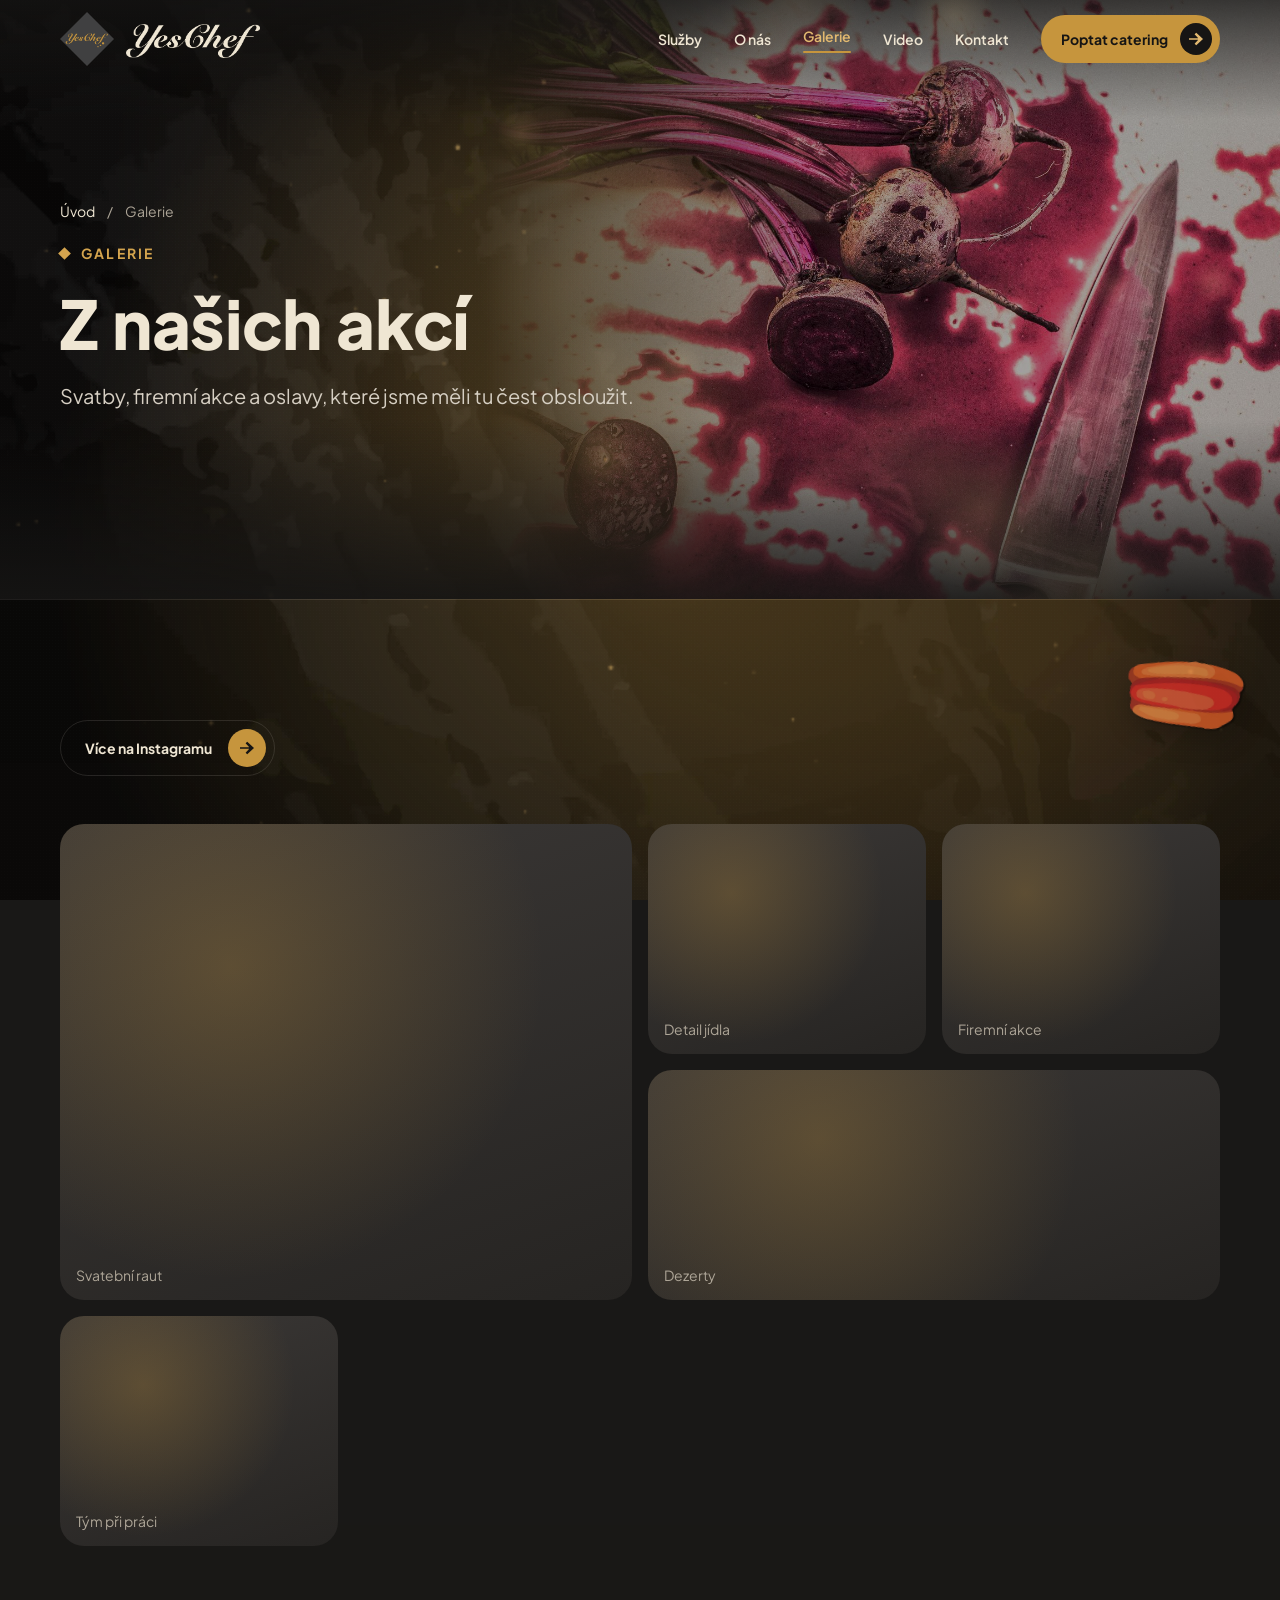
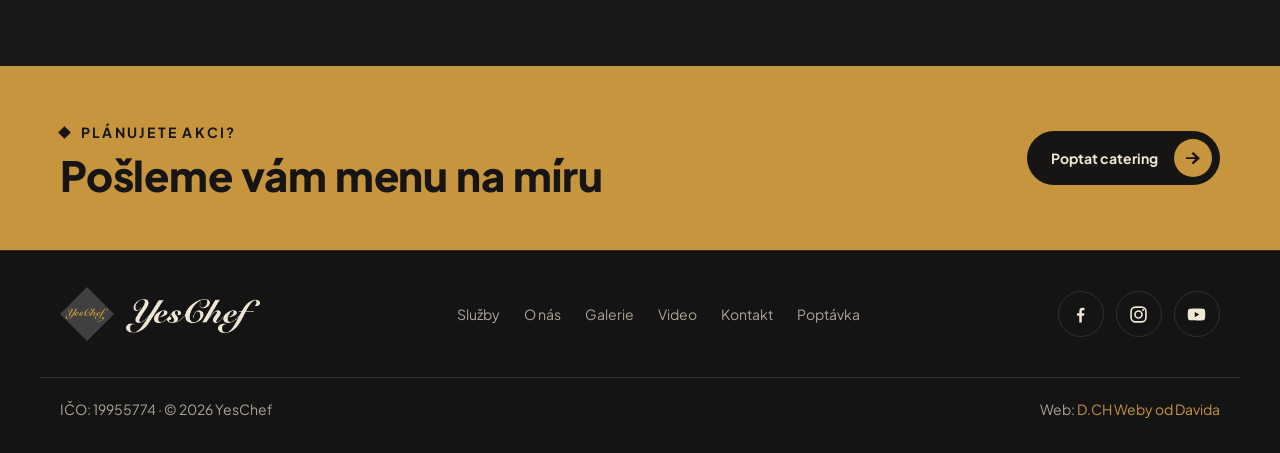
==== commit 29788b90: "0.4" ====
--- a/galerie.html
+++ b/galerie.html
@@ -8,7 +8,7 @@
 <link rel="icon" type="image/png" href="img/favicon.png">
 <link rel="preconnect" href="https://fonts.googleapis.com">
 <link rel="preconnect" href="https://fonts.gstatic.com" crossorigin>
-<link rel="stylesheet" href="https://fonts.googleapis.com/css2?family=Plus+Jakarta+Sans:wght@400;500;600;700;800&family=Cormorant+Garamond:ital,wght@1,600&display=swap">
+<link rel="stylesheet" href="https://fonts.googleapis.com/css2?family=Plus+Jakarta+Sans:wght@400;500;600;700;800&family=Cormorant+Garamond:ital,wght@1,600&family=Alex+Brush&display=swap">
 <link rel="stylesheet" href="style.css">
 </head>
 <body data-pozadi="galerie">
@@ -16,7 +16,7 @@
   <div class="top-in">
     <a href="./" class="brand" aria-label="YesChef – úvod">
       <img src="img/logo.png" alt="YesChef logo" width="54" height="54">
-      <span>YesChef</span>
+      <img class="brand-text" src="img/yeschef-napis.png" alt="YesChef" width="210" height="54">
     </a>
     <nav class="nav" id="nav">
       <a href="sluzby.html">Služby</a>
@@ -77,7 +77,7 @@
 
 <footer class="foot">
   <div class="wrap foot-in">
-    <a href="./" class="brand"><img src="img/logo.png" alt="YesChef" width="54" height="54"><span>YesChef</span></a>
+    <a href="./" class="brand"><img src="img/logo.png" alt="YesChef" width="54" height="54"><img class="brand-text" src="img/yeschef-napis.png" alt="YesChef" width="210" height="54"></a>
     <nav class="foot-pages" aria-label="Stránky">
       <a href="sluzby.html">Služby</a>
       <a href="o-nas.html">O&nbsp;nás</a>
--- a/style.css
+++ b/style.css
@@ -999,3 +999,45 @@
 .award-medal { box-shadow: 0 6px 16px rgba(0,0,0,.22); }
 .video-btn { box-shadow: 0 8px 24px rgba(0,0,0,.28); }
 .deco-item img { filter: drop-shadow(0 10px 14px rgba(0,0,0,.3)); }
+
+/* Název YesChef vedle loga: stejný ozdobný rukopis jako v logu */
+.brand span {
+  font-family: "Alex Brush", "Great Vibes", "Segoe Script", cursive;
+  font-weight: 400; font-size: 2.25rem; letter-spacing: 0; line-height: 1;
+  transform: translateY(3px);
+}
+@media (max-width: 640px) { .brand span { font-size: 2rem; } }
+
+/* Název YesChef vedle loga: přímo písmo z loga (vyříznuté z loga), ne podobný font */
+.brand .brand-text { width: auto; height: 34px; display: block; transform: translateY(2px); }
+@media (max-width: 640px) { .brand .brand-text { height: 30px; } }
+
+/* Všechna záhlaví podstránek stejně vysoká, text vždy na stejném místě */
+.page-hero, .page-hero-photo {
+  min-height: 600px;
+  padding-block: 120px 64px;
+  display: flex; align-items: center;
+}
+.page-hero > .page-hero-in { width: 100%; }
+.page-hero h1 { min-height: 0; }
+@media (max-width: 640px) {
+  .page-hero, .page-hero-photo { min-height: 520px; padding-block: 112px 48px; }
+}
+/* text začíná na všech podstránkách ve stejné výšce */
+.page-hero, .page-hero-photo { align-items: flex-start; padding-top: 200px; }
+@media (max-width: 640px) { .page-hero, .page-hero-photo { padding-top: 140px; } }
+
+/* Ilustrace jídla: místo medúzy klidné vznášení – pomalu plují a jemně se pootáčí,
+   bez natahování a mačkání tvaru */
+.deco-item img {
+  transform-origin: 50% 50%;
+  animation-name: ingredientFloat;
+  animation-timing-function: ease-in-out;
+  animation-iteration-count: infinite;
+  animation-direction: alternate;
+}
+@keyframes ingredientFloat {
+  0%   { transform: translate(0, 0)       rotate(var(--r, 0deg)); }
+  50%  { transform: translate(6px, -14px) rotate(calc(var(--r, 0deg) + 5deg)); }
+  100% { transform: translate(-4px, -24px) rotate(calc(var(--r, 0deg) - 3deg)); }
+}
